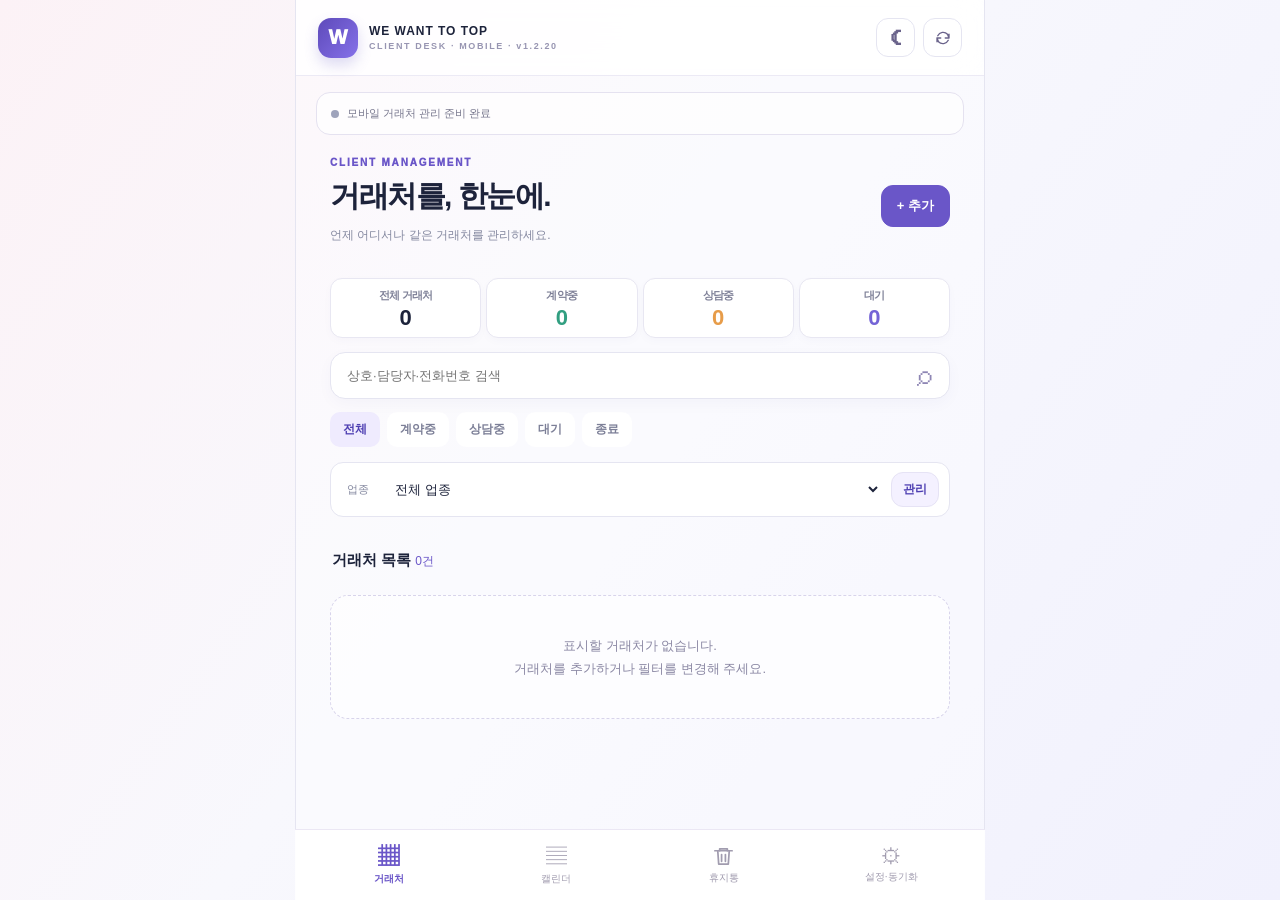
==== index.html @ 55ad6c76 "Add files via upload" ====
<!doctype html>
<html lang="ko">
<head>
  <meta charset="utf-8">
  <meta name="viewport" content="width=device-width, initial-scale=1, viewport-fit=cover">
  <meta name="theme-color" content="#f8f7fe">
  <meta name="description" content="위원투탑 Client Desk — PC와 모바일의 거래처 및 일정을 Google 계정으로 연결하세요.">
  <meta name="apple-mobile-web-app-capable" content="yes">
  <meta name="apple-mobile-web-app-status-bar-style" content="default">
  <link rel="icon" href="./icons/icon-192.png?v=1.2.20">
  <link rel="apple-touch-icon" href="./icons/icon-192.png?v=1.2.20">
  <link rel="manifest" href="./manifest.webmanifest?v=1.2.20">
  <link rel="stylesheet" href="./style.css">
  <link rel="stylesheet" href="./ui-fix.css?v=1.2.20">
  <link rel="stylesheet" href="./event-tools.css?v=1.2.20">
  <link rel="stylesheet" href="./reminder-tools.css?v=1.2.20">
  <link rel="stylesheet" href="./schedule-types.css?v=1.2.20">

  <title>위원투탑 Client Desk</title>
</head>
<body>
<div class="app-shell">
  <header class="topbar">
    <div class="top-brand"><div class="logo">W</div><div><div class="brand-name">WE WANT TO TOP</div><small>CLIENT DESK · MOBILE · v1.2.20</small></div></div>
    <div class="top-actions">
      <button class="round-btn theme-switch" id="themeToggle" aria-label="다크 모드" title="다크 모드">☾</button>
      <button class="round-btn" id="headerSync" title="동기화" aria-label="동기화"><svg viewBox="0 0 24 24"><path d="M20 7v5h-5M4 17v-5h5M5 9a8 8 0 0 1 13-2l2 5M4 12l2 5a8 8 0 0 0 13-2"/></svg></button>
    </div>
  </header>
  <main>
    <div class="status-line" id="statusBar"><span class="dot muted" id="statusDot"></span><span id="statusText">이 기기에 안전하게 저장됩니다</span><span id="updateHint" hidden>새 버전 사용 가능</span></div>
    <section id="clientsView" class="view">
      <div class="section-heading">
        <div><p class="eyebrow">CLIENT MANAGEMENT</p><h1>거래처를, 한눈에.</h1><p class="muted small">언제 어디서나 같은 거래처를 관리하세요.</p></div>
        <button class="primary-btn" id="addClient">+ 추가</button>
      </div>
      <div class="stats" id="stats"></div>
      <div class="search-wrap"><input id="clientSearch" type="search" placeholder="상호·담당자·전화번호 검색" autocomplete="off"><span aria-hidden="true">⌕</span></div>
      <div class="scroll-chips" id="statusFilters"></div>
      <div class="filter-bar"><label for="industryFilter">업종</label><select id="industryFilter"><option value="">전체 업종</option></select><button class="soft-btn" id="manageIndustries">관리</button></div>
      <div class="list-heading"><h2>거래처 목록 <span id="clientCount"></span></h2><span id="syncHealth" class="muted small"></span></div>
      <div id="clientList" class="client-list"></div>
    </section>
    <section id="calendarView" class="view" hidden>
      <div class="section-heading"><div><p class="eyebrow">GOOGLE CALENDAR</p><h1>하루의 계획을, 한눈에.</h1><p class="muted small">휴대폰·PC와 같은 Google 일정</p></div><button class="primary-btn" id="addEvent">+ 일정</button></div>
      <div class="cal-controls"><button class="round-btn" id="prevMonth" aria-label="이전 달">‹</button><strong id="monthTitle"></strong><button class="round-btn" id="nextMonth" aria-label="다음 달">›</button><button class="soft-btn" id="todayMonth">오늘</button></div>
      <div id="monthGrid" class="month-grid"></div>
      <div class="calendar-resize"><button type="button" id="calendarGrip" class="calendar-grip" aria-label="달력 펼치기"><span></span></button><button type="button" id="toggleCalendar" class="calendar-expand-btn" aria-expanded="false">달력 펼치기</button></div>
      <p class="muted tiny cal-connection" id="calConnectionHint">Google 계정을 연결하면 일정이 표시됩니다.</p>
      <h2 class="list-heading">선택 날짜의 일정 <span id="selectedDateLabel"></span></h2>
      <div id="dayEvents" class="client-list"></div>
      <p class="muted tiny">달력을 좌우로 밀면 이전 달·다음 달로 이동합니다. 접은 달력은 일정 점을, 펼친 달력은 일정 제목을 표시합니다. 완료 상태는 PC와 동일한 Google Calendar 속성에 기록됩니다.</p>
    </section>
    <section id="settingsView" class="view" hidden>
      <div class="section-heading"><div><p class="eyebrow">SYNC & SETTINGS</p><h1>연결과 데이터 관리</h1><p class="muted small">내 Google Drive로 PC와 양방향 동기화</p></div></div>
      <div class="panel"><h2>Google 계정 연결</h2><p class="small muted">Google Cloud에서 발급한 <b>웹 애플리케이션 OAuth 클라이언트 ID</b>가 필요합니다. PC 확장 프로그램용 클라이언트 ID는 사용할 수 없습니다.</p><label class="field-label" for="oauthId">웹 OAuth 클라이언트 ID</label><input id="oauthId" class="text-field" placeholder="123...apps.googleusercontent.com" spellcheck="false" autocapitalize="off"><button id="saveOAuth" class="soft-btn block">클라이언트 ID 저장</button><button id="connectGoogle" class="primary-btn block spaced">Google Drive·캘린더 연결</button><p id="googleInfo" class="muted tiny"></p><p class="muted tiny">유효한 Google 연결은 암호화하여 이 기기에 단시간 보관합니다. 인증 시간이 지나면 일정 버튼을 눌러 다시 연결할 수 있습니다.</p></div>
      <div class="panel"><h2>PC와 거래처 동기화</h2><p class="small muted">PC에서 만든 기존 암호화 파일을 사용합니다. 동일한 Google 계정과 4자리 PIN을 입력하세요.</p><label class="field-label" for="pinCode">PC에서 사용하던 PIN</label><input id="pinCode" class="text-field" type="password" inputmode="numeric" autocomplete="off" maxlength="4" pattern="[0-9]{4}" placeholder="숫자 4자리"><label class="field-label" for="driveFileId">Drive 파일 ID (검색 실패 시 선택 입력)</label><input id="driveFileId" class="text-field" spellcheck="false" autocomplete="off" placeholder="비워두면 기존 파일 이름으로 찾기"><p class="muted tiny">파일을 못 찾더라도 기존 PC 파일을 자동 생성하거나 덮어쓰지 않습니다.</p><label class="remember-row"><input type="checkbox" id="rememberKey"> 이 휴대폰에 암호화 키 기억하기 (다음 실행 시 PIN 생략)</label><button id="connectDrive" class="primary-btn block">기존 PC 자료 연결·가져오기</button><div class="action-grid"><button id="syncNow" class="soft-btn">지금 동기화</button><button id="loadCloud" class="soft-btn">Drive 자료로 복구</button></div><p class="muted tiny" id="lastSynced">동기화 전</p><p class="small warning" id="conflictMessage" hidden>서로 다른 기기에서 수정한 내용이 감지되어 자동 업로드를 중단했습니다. 먼저 JSON을 백업한 후 수동 복구를 선택하세요.</p></div>
      <div class="panel"><h2>로컬 데이터 보호</h2><div class="action-grid"><button id="exportJson" class="soft-btn">JSON 백업</button><button id="importJson" class="soft-btn">JSON 가져오기</button></div><input type="file" accept="application/json,.json" id="importFile" hidden><p class="muted tiny">Google Drive에 연결되지 않아도 이 기기에는 거래처를 저장할 수 있습니다. 같은 휴대폰을 여러 사람이 쓸 경우 기기 잠금을 사용하세요.</p></div>
      <div class="panel"><h2>앱 업데이트</h2><p class="muted small">웹사이트에 새 버전이 게시되면 설치된 앱에서도 업데이트를 감지합니다.</p><button id="checkUpdate" class="soft-btn block">새 버전 확인</button><p class="muted tiny">현재 앱 버전 <span id="appVersion">1.2.20</span> · 앱을 열 때 최신 버전 확인</p></div>
    </section>
    <section id="trashView" class="view" hidden>
      <div class="section-heading"><div><p class="eyebrow">RECYCLE BIN</p><h1>휴지통</h1><p class="muted small">삭제한 항목은 7일 후 다음 연결 시 자동으로 비워집니다.</p></div></div>
      <div id="trashKinds" class="trash-kinds"><button type="button" data-kind="clients" class="active">거래처 휴지통</button><button type="button" data-kind="calendar">캘린더 휴지통</button></div>
      <div class="list-heading"><h2>삭제된 항목 <span id="trashCount">0건</span></h2></div>
      <div id="trashList" class="client-list"></div>
      <p class="muted tiny">휴지통으로 옮긴 Google 일정은 위원투탑 앱에서만 숨겨집니다. Google 기본 캘린더에는 영구 삭제 전까지 계속 표시될 수 있습니다.</p>
    </section>
  </main>
  <nav class="bottom-nav" aria-label="메인 메뉴">
    <button id="tabClients" class="tab active" data-view="clients"><span>▦</span><small>거래처</small></button>
    <button id="tabCalendar" class="tab" data-view="calendar"><span>▤</span><small>캘린더</small></button>
    <button id="tabTrash" class="tab" data-view="trash"><span class="nav-trash-icon" aria-hidden="true"><svg viewBox="0 0 24 24" fill="none" stroke="currentColor" stroke-width="1.8" stroke-linecap="round" stroke-linejoin="round"><path d="M3 6h18"/><path d="M8 6V4h8v2"/><path d="M6 6l1 14h10l1-14"/><path d="M10 10v7M14 10v7"/></svg></span><small>휴지통</small></button>
    <button id="tabSettings" class="tab" data-view="settings"><span>⚙</span><small>설정·동기화</small></button>
  </nav>
</div>
<dialog id="clientDialog" class="dialog"><form id="clientForm" method="dialog"><div class="dialog-heading"><h2 id="clientModalTitle">거래처 추가</h2><button class="round-btn" type="button" data-close="clientDialog" aria-label="닫기">×</button></div><div id="clientFields" class="form-grid"></div><div class="dialog-actions"><button class="danger-link" type="button" id="deleteClient">삭제</button><button class="primary-btn" id="saveClient" type="submit">저장하기</button></div></form></dialog>
<dialog id="industryDialog" class="dialog"><div class="dialog-heading"><h2>업종 관리</h2><button class="round-btn" type="button" data-close="industryDialog">×</button></div><form id="industryAddForm" class="inline-form"><input id="newIndustry" class="text-field" maxlength="40" placeholder="새 업종 이름" required><button class="primary-btn">추가</button></form><div id="industryList"></div></dialog>
<dialog id="eventDialog" class="dialog"><form id="eventForm" method="dialog"><div class="dialog-heading"><h2 id="eventModalTitle">일정 추가</h2><button type="button" class="round-btn" data-close="eventDialog">×</button></div><div class="form-grid"><label>제목<input name="summary" required maxlength="200"></label><div class="form-inline"><label>시작 날짜<input name="date" type="date" required></label><label>종료 날짜<input name="endDate" type="date" required></label></div><label class="allday-row"><input name="allDay" type="checkbox"> 종일 일정</label><div class="form-inline"><label>시작<input name="start" type="time" required></label><label>종료<input name="end" type="time" required></label></div><label>분류<select name="type"><option value="personal">개인 일정</option><option value="work">업무 일정</option></select></label><label>관련 거래처<select name="client" id="eventClient"><option value="">연결 안 함</option></select></label><label>장소<input name="location" maxlength="500"></label><label>메모<textarea name="description" rows="3"></textarea></label><label>색상<select name="color"><option value="white">기본</option><option value="green">연두</option><option value="yellow">노랑</option><option value="pink">분홍</option><option value="lavender">라벤더</option><option value="iceblue">하늘</option></select></label></div><div class="dialog-actions"><button id="deleteEvent" class="danger-link" type="button">삭제</button><button class="primary-btn" type="submit">Google에 저장</button></div></form></dialog>
<div id="toast" class="toast" role="status" aria-live="polite"></div>
<script src="./holidays.js" defer></script>
<script src="./drive-crypto.js" defer></script>
<script src="./app.js" defer></script>
<script src="./ui-fix.js?v=1.2.20" defer></script>
<script src="./event-tools.js?v=1.2.20" defer></script>
<script src="./reminder-tools.js?v=1.2.20" defer></script>

<script src="./cd-category-cloud-sync.js?v=1.2.20" defer></script>
<script src="./schedule-types.js?v=1.2.20" defer></script>
<script src="./cd-event-color-bridge.js?v=1.2.20" defer></script>
<script src="https://accounts.google.com/gsi/client" async defer></script>
</body>
</html>
---- style.css ----
:root{color-scheme:light;--purple:#6a56c8;--purple-dark:#4e3fb2;--bg:#f7f6fc;--text:#1d233b;--muted:#8589a0;--line:#e5e5f1;--surface:white;--light:#efebfe;--mint:#37b49b;--pink:#f8dfea;font-family:Pretendard,'Apple SD Gothic Neo',-apple-system,BlinkMacSystemFont,'Noto Sans KR',sans-serif;-webkit-tap-highlight-color:transparent}*{box-sizing:border-box}body{margin:0;background:linear-gradient(125deg,#fcf2f6,#f8f8fd 44%,#f1f1fd);min-height:100dvh;color:var(--text)}button,input,select,textarea{font:inherit}button{cursor:pointer}button:disabled{opacity:.45;cursor:default}[hidden]{display:none!important}.app-shell{width:100%;max-width:690px;margin:0 auto;min-height:100dvh;background:rgba(255,255,255,.3)}.topbar{height:76px;background:rgba(255,255,255,.86);border-bottom:1px solid #eceaf5;display:flex;align-items:center;justify-content:space-between;padding:14px 22px;position:sticky;top:0;z-index:10;backdrop-filter:blur(16px)}.top-brand{display:flex;align-items:center;gap:11px}.logo{width:40px;height:40px;border-radius:13px;display:grid;place-items:center;color:white;background:linear-gradient(130deg,#5e4aba,#8571e9);font-size:20px;font-weight:950;box-shadow:0 7px 14px #7060c83c}.brand-name{font-size:12px;font-weight:900;letter-spacing:.08em}.top-brand small{display:block;color:#9895b2;font-size:9px;letter-spacing:.18em;margin-top:3px;font-weight:750}.round-btn{border:1px solid var(--line);background:white;color:#6a638b;width:39px;height:39px;display:grid;place-items:center;border-radius:12px;font-size:23px}.round-btn svg{width:18px;fill:none;stroke:currentColor;stroke-width:1.8;stroke-linecap:round;stroke-linejoin:round}.status-line{min-height:43px;margin:16px 20px 2px;display:flex;align-items:center;gap:8px;border:1px solid #e5e2f0;background:rgba(255,255,255,.72);padding:10px 14px;border-radius:14px;color:#77778d;font-size:11px;line-height:1.35}.dot{display:inline-block;width:8px;height:8px;border-radius:50%;background:#42b89f;flex-shrink:0}.dot.muted{background:#9ea3bb}.dot.warn{background:#edab52}.dot.error{background:#e66476}#updateHint{margin-left:auto;color:var(--purple);font-weight:700}.view{padding:16px 20px 120px}.section-heading{display:flex;align-items:center;justify-content:space-between;gap:12px;margin:4px 0 22px}.eyebrow{font-size:10px;letter-spacing:.18em;color:var(--purple);font-weight:950;margin:0 0 9px}.section-heading h1{font-size:clamp(22px,5vw,30px);line-height:1.26;letter-spacing:-.05em;margin:0 0 8px}.muted{color:var(--muted)}.small{font-size:12px}.tiny{font-size:11px;line-height:1.6}.primary-btn{background:var(--purple);border:1px solid var(--purple);border-radius:12px;color:white;padding:11px 15px;font-size:13px;font-weight:800;white-space:nowrap}.primary-btn:active{background:var(--purple-dark)}.soft-btn{border:1px solid #e6e3f5;background:#f4f1ff;border-radius:12px;padding:11px 14px;font-weight:750;color:var(--purple-dark);font-size:12px}.block{display:block;width:100%;margin-top:13px}.spaced{margin-top:16px}.stats{display:grid;grid-template-columns:repeat(2,minmax(0,1fr));gap:10px;margin-bottom:22px}.stat{background:white;border:1px solid #e8e7f2;box-shadow:0 8px 25px #2d236b08;border-radius:18px;padding:15px}.stat small{font-size:11px;color:#7f8198}.stat strong{display:block;margin-top:9px;font-size:25px;line-height:1;font-weight:850}.stat:nth-child(2) strong{color:#329f81}.stat:nth-child(3) strong{color:#e79c49}.stat:nth-child(4) strong{color:#7464d6}.search-wrap{position:relative;margin-bottom:13px}.search-wrap input{width:100%;background:white;border:1px solid var(--line);outline:none;padding:15px 48px 15px 16px;border-radius:15px;font-size:13px;box-shadow:0 5px 16px #2f277208}.search-wrap span{position:absolute;right:18px;top:6px;color:#8e86b4;font-size:29px}.scroll-chips{display:flex;gap:7px;overflow-x:auto;white-space:nowrap;scrollbar-width:none;margin-bottom:15px}.chip{border:0;background:#fff;border-radius:10px;padding:9px 13px;color:#7c7f97;font-size:12px;font-weight:650}.chip.active{background:var(--light);color:var(--purple-dark);font-weight:800}.filter-bar{display:flex;align-items:center;gap:10px;background:#fff;border:1px solid var(--line);border-radius:13px;padding:9px 10px;margin-bottom:22px}.filter-bar label{font-size:11px;color:var(--muted);margin:0 6px}.filter-bar select{flex:1;min-width:0;border:0;padding:6px;font-size:13px;color:var(--text);background:white;outline:none}.filter-bar button{padding:8px 11px}.list-heading{display:flex;justify-content:space-between;align-items:center;margin:15px 2px 12px}.list-heading h2,.list-heading{font-size:15px;font-weight:900}.list-heading span{font-weight:500;color:var(--purple);font-size:12px}.client-list{display:flex;flex-direction:column;gap:10px}.client-card{display:block;text-align:left;width:100%;background:var(--surface);border:1px solid #e7e4f0;border-radius:18px;padding:16px;box-shadow:0 7px 22px #31277209}.client-card-head{display:flex;align-items:center;justify-content:space-between;gap:12px}.company-name{display:block;font-size:15px;font-weight:900;letter-spacing:-.035em}.company-sub{display:block;margin-top:6px;font-size:11px;color:#8a8ba0;overflow:hidden;text-overflow:ellipsis;white-space:nowrap}.card-info{display:flex;flex-wrap:wrap;align-items:center;gap:9px;margin-top:16px;border-top:1px solid #f0eef6;padding-top:13px}.card-info .info{color:#818299;font-size:11px}.pill{display:inline-block;border-radius:99px;padding:5px 9px;background:#eee9ff;color:#6853bd;font-size:10px;font-weight:800;max-width:150px;white-space:nowrap;text-overflow:ellipsis;overflow:hidden}.pill.contract{background:#e2f5ef;color:#22896e}.pill.wait{background:#fff0de;color:#a96822}.pill.end{background:#f1f1f5;color:#9394a1}.empty{border:1px dashed #d8d4eb;border-radius:18px;padding:38px 16px;text-align:center;background:#ffffffa8;color:#8b88a4;font-size:13px;line-height:1.8}.bottom-nav{height:calc(71px + env(safe-area-inset-bottom));padding:6px 10px calc(8px + env(safe-area-inset-bottom));position:fixed;bottom:0;left:0;right:0;margin:auto;max-width:690px;display:flex;background:#ffffffed;border-top:1px solid #ebe7f4;backdrop-filter:blur(14px);z-index:10}.tab{flex:1;border:0;background:none;color:#a19caf;display:flex;flex-direction:column;gap:2px;align-items:center;justify-content:center}.tab span{font-size:21px}.tab small{font-size:10px}.tab.active{color:var(--purple);font-weight:850}.panel{padding:20px;margin:0 0 14px;background:white;border-radius:20px;border:1px solid #e9e7f3;box-shadow:0 10px 28px #332d6509}.panel h2{margin:0 0 12px;font-size:16px}.field-label{display:block;color:#5b5975;font-weight:750;font-size:11px;margin:15px 0 7px}.text-field{width:100%;border:1px solid var(--line);border-radius:11px;padding:13px 12px;outline:0;font-size:13px;background:white;color:var(--text)}input:focus,textarea:focus,select:focus{outline:2px solid #b5a9f7;outline-offset:0}.action-grid{display:grid;grid-template-columns:1fr 1fr;gap:10px;margin-top:14px}.warning{color:#b35c1f;background:#fff6e9;padding:10px;border-radius:8px}.dialog{width:min(96vw,570px);max-height:min(91dvh,920px);border:0;border-radius:23px;padding:22px;background:white;box-shadow:0 25px 70px #14112758;color:var(--text)}.dialog::backdrop{background:#19192c97;backdrop-filter:blur(4px)}.dialog-heading{display:flex;align-items:center;justify-content:space-between;margin-bottom:19px}.dialog-heading h2{margin:0;font-size:20px}.form-grid{max-height:69dvh;overflow:auto;padding:3px 1px 10px;display:flex;flex-direction:column;gap:14px}.form-grid>label,.form-inline label{font-size:12px;color:#5b5f7e;font-weight:750;display:block}.form-grid input,.form-grid textarea,.form-grid select,.form-inline input{margin-top:7px;display:block;width:100%;border:1px solid #e5e1f0;border-radius:11px;padding:11px 12px;color:var(--text);background:white;font-size:13px}.form-inline{display:grid;grid-template-columns:1fr 1fr;gap:12px}.inline-form{display:flex;gap:9px;margin:10px 0 15px}.inline-form input{flex:1}.dialog-actions{border-top:1px solid #eceaf3;display:flex;justify-content:space-between;align-items:center;padding-top:17px;margin-top:12px}.danger-link{background:#ffecef;color:#c95167;border:0;padding:9px 13px;border-radius:11px;font-size:12px;font-weight:800}.industry-line{display:flex;align-items:center;gap:7px;padding:11px 0;border-bottom:1px solid #f1eef6}.industry-line strong{flex:1;font-size:13px}.industry-line button{border:1px solid #e7e5f2;background:#faf9fd;border-radius:8px;padding:7px;color:#5b567a;font-size:12px}.industry-line button:disabled{opacity:.23}.inline-copy{background:#f1eeff;border:0;border-radius:8px;color:#6858c0;font-size:11px;margin-left:8px;padding:6px}.toast{position:fixed;bottom:calc(90px + env(safe-area-inset-bottom));left:50%;transform:translateX(-50%) translateY(35px);background:#303044;color:white;padding:12px 18px;border-radius:13px;font-size:12px;z-index:100;opacity:0;pointer-events:none;transition:.25s;max-width:90vw}.toast.visible{opacity:1;transform:translateX(-50%) translateY(0)}.cal-controls{display:flex;align-items:center;gap:10px;margin-bottom:15px}.cal-controls strong{flex:1;text-align:center}.month-grid{display:grid;grid-template-columns:repeat(7,minmax(0,1fr));border:1px solid #e5e3ef;border-radius:15px;overflow:hidden;background:white;margin-bottom:20px}.weekday{text-align:center;font-size:11px;color:#7b7d94;background:#f2effa;padding:13px 0}.day-cell{min-height:57px;display:flex;flex-direction:column;align-items:flex-start;gap:3px;padding:8px 6px;border:0;border-right:1px solid #f0eef7;border-bottom:1px solid #f0eef7;background:white;color:#33374c;text-align:left;font-size:11px}.day-cell:nth-child(7n+1){background:#fff5f8;color:#d36b85}.day-cell:nth-child(7n){background:#f4f8ff;color:#4477b7}.day-cell.dim{opacity:.38}.day-cell.selected{outline:2px solid var(--purple);outline-offset:-2px}.day-cell em{font-size:10px;font-style:normal;color:#bd5e7d;overflow:hidden;max-width:100%;white-space:nowrap;text-overflow:ellipsis}.day-cell b{background:var(--purple);border-radius:50%;height:6px;width:6px;display:block}.event-card{padding:14px;background:white;border:1px solid var(--line);border-radius:13px;margin-bottom:9px;display:flex;align-items:center;justify-content:space-between;gap:12px}.event-card strong{font-size:13px}.event-card small{display:block;margin-top:5px;color:#85859a}.event-actions{display:flex;gap:6px}.event-actions button{border:1px solid var(--line);border-radius:9px;padding:9px 11px;background:white;color:#6e649a;font-size:12px}body:not(.js-ready) .view{visibility:hidden}@media(min-width:750px){.app-shell{border-left:1px solid var(--line);border-right:1px solid var(--line)}.view{padding-left:34px;padding-right:34px}}@media(prefers-reduced-motion:reduce){*{transition:none!important}}

.day-cell.holiday{background:#fff2f6;color:#c74c79}.day-cell.holiday em{color:#c55c7c;font-weight:800;font-size:9px;line-height:1.2}

.allday-row{display:flex!important;align-items:center;gap:8px}.allday-row input{width:18px!important;height:18px;margin:0!important}.dialog .form-grid{overscroll-behavior:contain}

.remember-row{display:flex;align-items:center;gap:8px;font-size:11px;color:#666683;margin-top:15px}.remember-row input{width:16px;height:16px;accent-color:var(--purple)}

/* v1.1.0 · compact statistics, phone/sms actions, adjustable calendar */
.stats{grid-template-columns:repeat(4,minmax(0,1fr));gap:5px;margin-bottom:14px}
.stat{border-radius:12px;padding:9px 5px 8px;min-width:0;text-align:center;box-shadow:0 3px 10px #2d236b06}
.stat small{display:block;font-size:clamp(9px,2.2vw,11px);font-weight:700;letter-spacing:-.06em;white-space:nowrap}
.stat strong{margin-top:4px;font-size:clamp(17px,4.5vw,22px)}
.client-card{cursor:pointer}
.client-card:focus-visible{outline:2px solid var(--purple);outline-offset:2px}
.contact-group{display:inline-flex;align-items:center;gap:5px;min-width:0;flex-wrap:wrap}
.contact-group .info{font-size:11px;white-space:nowrap}
.contact-action{display:inline-flex;align-items:center;justify-content:center;gap:3px;text-decoration:none;white-space:nowrap;background:#eef5ff;color:#4e6aaa;border:1px solid #dce8ff;border-radius:8px;padding:5px 7px;font-size:10px;font-weight:800;min-height:28px;line-height:1}
.contact-action.sms{background:#f2efff;color:#6853bd;border-color:#e8e0ff}
.contact-action:focus-visible{outline:2px solid var(--purple);outline-offset:2px}
.card-info{gap:7px;margin-top:11px;padding-top:10px}
.month-grid{margin-bottom:1px}
.month-grid .day-cell{min-height:43px;gap:3px;padding:5px 4px;align-items:center;min-width:0}
.month-grid .day-number{align-self:flex-start;margin-left:2px}
.calendar-dots{display:flex;gap:3px;align-self:center;justify-content:center;margin-top:3px;max-width:100%}
.calendar-dots b{width:5px;height:5px;background:var(--purple);border-radius:50%}
.month-grid.expanded .day-cell{min-height:99px;align-items:stretch;padding:6px 3px}
.month-grid.expanded .day-cell em{font-size:8px;line-height:1.15}
.agenda-list{display:flex;flex-direction:column;gap:3px;width:100%;overflow:hidden}
.agenda-item{display:block;min-width:0;padding:3px 2px;background:#eeeaff;border-left:2px solid #8573d1;color:#5748a1;font-size:clamp(8px,1.8vw,10px);line-height:1.3;text-align:left;white-space:nowrap;overflow:hidden;text-overflow:ellipsis;border-radius:3px}
.agenda-item.done{background:#eff1f5;color:#9296a4;text-decoration:line-through;border-color:#c0c4cf}
.agenda-more{font-size:9px;color:#8376ad;text-align:center}
.calendar-resize{display:flex;justify-content:center;align-items:center;gap:8px;min-height:39px;margin-bottom:3px}
.calendar-grip{height:28px;width:56px;border:0;background:transparent;display:grid;place-items:center;touch-action:none;cursor:ns-resize}
.calendar-grip span{width:34px;height:4px;border-radius:100px;background:#cac4e2}
.calendar-expand-btn{background:transparent;border:0;font-size:11px;font-weight:750;color:var(--purple);padding:7px}
.cal-connection{text-align:center;margin:1px 0 12px}
.event-card{flex-wrap:wrap;gap:9px}
.event-card-text{flex:1;min-width:135px}
.event-card.completed{background:#f9f9fc}
.event-card.completed strong{text-decoration:line-through;color:#9a9aa9}
.event-actions{flex-wrap:wrap;justify-content:flex-end}
.event-actions button{padding:8px 10px;font-size:11px}
.event-actions .event-done{background:#ecf9f1;color:#208761;border-color:#d4eddd;font-weight:800}
.event-actions .event-done[aria-pressed="true"]{background:#edf0f5;color:#7d8491;border-color:#e3e5ed}
@media(max-width:360px){.contact-action{padding:5px}.contact-action span{font-size:9px}.client-card{padding:12px}.event-card{padding:11px}}

/* v1.1.1: horizontal swipe changes month; vertical scrolling stays native. */
#monthGrid{touch-action:pan-y;user-select:none;-webkit-user-select:none;overscroll-behavior-x:contain}
#monthGrid .day-cell{touch-action:pan-y}

/* v1.2.0 theme, contextual action and trash */
.top-actions{display:flex;gap:8px;align-items:center}.theme-switch{font-size:23px;font-weight:700}.client-card-head .client-quick-event{display:inline-flex;margin-left:8px;white-space:nowrap;border:1px solid var(--line);background:var(--light);color:var(--purple);border-radius:9px;padding:4px 8px;font-size:11px;font-weight:800;vertical-align:middle}.client-card-head .client-quick-event:active{transform:scale(.96)}
.trash-kinds{display:flex;gap:8px;margin:8px 0 17px}.trash-kinds button{border:1px solid var(--line);background:var(--surface);padding:11px 14px;border-radius:12px;color:var(--text);font-weight:700;flex:1}.trash-kinds button.active{background:var(--light);border-color:var(--purple);color:var(--purple)}.trash-card{background:var(--surface);border:1px solid var(--line);border-radius:16px;padding:15px;display:flex;justify-content:space-between;gap:10px;align-items:center;margin-bottom:9px}.trash-item-text{min-width:0;display:grid;gap:5px;overflow-wrap:anywhere}.trash-item-text strong{font-size:13px}.trash-item-text small{color:var(--muted);font-size:11px}.trash-item-actions{display:flex;align-items:center;gap:8px}.trash-item-actions button{white-space:nowrap;font-size:11px;padding:8px}.event-actions button[data-action="trash"]{color:#bf5264}.bottom-nav .tab{min-width:0}.bottom-nav{gap:0}.bottom-nav small{font-size:10px}
:root[data-theme="dark"]{color-scheme:dark;--purple:#ae9cff;--purple-dark:#b7a8ff;--bg:#141723;--text:#ebedf7;--muted:#a5acc0;--line:#353b4b;--surface:#242a37;--light:#383254;--mint:#66cbb8;--pink:#503b51}
:root[data-theme="dark"] body{background:linear-gradient(125deg,#161b28,#171c29 44%,#222033);color:var(--text)}:root[data-theme="dark"] .app-shell{background:rgba(19,22,32,.56)}:root[data-theme="dark"] .topbar,:root[data-theme="dark"] .bottom-nav{background:#202534e8!important;border-color:var(--line)!important}:root[data-theme="dark"] .panel,:root[data-theme="dark"] .client-card,:root[data-theme="dark"] .trash-card,:root[data-theme="dark"] .stat,:root[data-theme="dark"] .filter-bar,:root[data-theme="dark"] .search-wrap,:root[data-theme="dark"] .event-card,:root[data-theme="dark"] .dialog,:root[data-theme="dark"] .day-cell,:root[data-theme="dark"] .round-btn,:root[data-theme="dark"] .cal-controls,:root[data-theme="dark"] .industry-line{background:var(--surface)!important;border-color:var(--line)!important;color:var(--text)!important}:root[data-theme="dark"] input,:root[data-theme="dark"] select,:root[data-theme="dark"] textarea{background:#1c2130!important;color:var(--text)!important;border-color:var(--line)!important}:root[data-theme="dark"] input::placeholder{color:#8a92a6}:root[data-theme="dark"] .pill,:root[data-theme="dark"] .chip,:root[data-theme="dark"] .soft-btn{background:#343949!important;color:var(--text)!important}:root[data-theme="dark"] .company-name,:root[data-theme="dark"] h1,:root[data-theme="dark"] h2,:root[data-theme="dark"] strong{color:var(--text)}:root[data-theme="dark"] .day-cell.selected{background:#413b68!important;border-color:#a699ee!important}:root[data-theme="dark"] .day-cell.dim{opacity:.55}:root[data-theme="dark"] .agenda-item{background:#42375b!important;color:#f2eefe!important}:root[data-theme="dark"] .tab.active{color:#c1b5ff!important}:root[data-theme="dark"] .tab span{color:inherit}:root[data-theme="dark"] .dialog::backdrop{background:#06080dcc}:root[data-theme="dark"] .empty{color:var(--muted)!important}:root[data-theme="dark"] .cal-connection{color:var(--muted)}
@media(max-width:410px){.trash-card{align-items:flex-start;flex-direction:column}.trash-item-actions{align-self:flex-end}}

/* v1.2.0 finishing touches */
.client-card-head .company-name{display:inline-block;vertical-align:middle;max-width:calc(100% - 66px);overflow:hidden;text-overflow:ellipsis;white-space:nowrap}
.client-card-head .client-quick-event{vertical-align:middle;margin-left:7px}
:root[data-theme="dark"] .status-line{background:#252b3a!important;border-color:#383e4f!important;color:#bbc2d3!important}
:root[data-theme="dark"] .event-card-text small,:root[data-theme="dark"] .info,:root[data-theme="dark"] .company-sub{color:#adb5c8!important}
:root[data-theme="dark"] .trash-item-actions .danger-link{color:#ff9ca9}

/* v1.2.1: use the same recognisable trash-can pictogram as PC */
.bottom-nav .nav-trash-icon{display:inline-flex;justify-content:center;align-items:center;width:26px;height:26px}
.bottom-nav .nav-trash-icon svg{display:block;width:23px;height:23px;stroke:currentColor;fill:none;stroke-width:1.8}

/* v1.2.2: mobile client cards get PC-configured ID/PW copy controls. */
.credential-strip{display:grid;grid-template-columns:repeat(2,minmax(0,1fr));gap:7px;padding-top:11px;margin-top:11px;border-top:1px solid var(--line)}
.credential-item{display:grid;grid-template-columns:minmax(0,1fr) auto;grid-template-rows:auto auto;gap:3px 6px;align-items:center;background:#f9f8fe;border:1px solid #eae6f8;border-radius:11px;padding:9px 7px 9px 10px;min-width:0}
.credential-caption{grid-column:1;font-size:10px;color:var(--muted);font-weight:800;white-space:nowrap;overflow:hidden;text-overflow:ellipsis}
.credential-value{grid-column:1;font-size:12px;color:var(--text);font-weight:750;white-space:nowrap;overflow:hidden;text-overflow:ellipsis;user-select:none}
.credential-copy{grid-column:2;grid-row:1/span 2;align-self:stretch;display:flex;justify-content:center;align-items:center;gap:3px;background:#ece7ff;color:#5949b6;border:1px solid #dfd7ff;border-radius:9px;padding:0 7px;min-height:37px;font-size:10px;font-weight:850}
.credential-copy svg{flex:none;width:14px;height:14px}
.credential-copy:active{transform:scale(.97)}
:root[data-theme="dark"] .credential-item{background:#2e3444;border-color:#424859}
:root[data-theme="dark"] .credential-copy{background:#49416a;color:#e6dcff;border-color:#6b5c96}
@media(max-width:350px){.credential-strip{grid-template-columns:1fr}}
---- ui-fix.css ----
/* Client Desk Mobile v1.2.4 — appearance and modal interaction improvements */

/* Calendar: remove light underlays that shine through out-of-month cells. */
:root[data-theme="dark"] #monthGrid.month-grid{
  background:#232938!important;
  border:1px solid #434a5e!important;
  box-shadow:0 8px 26px rgba(0,0,0,.14);
}
:root[data-theme="dark"] #monthGrid .weekday{
  background:#2d3344!important;
  color:#bdc4d7!important;
  border-bottom:1px solid #41495a;
}
:root[data-theme="dark"] #monthGrid .weekday:first-child{color:#f2abb5!important;}
:root[data-theme="dark"] #monthGrid .weekday:nth-child(7){color:#aabef5!important;}
:root[data-theme="dark"] #monthGrid .day-cell{
  opacity:1!important;
  background:#252b39!important;
  color:#e4e8f4!important;
  border-color:#384052!important;
  box-shadow:none!important;
}
:root[data-theme="dark"] #monthGrid .day-cell:nth-child(7n+1){color:#f0a7b5!important;}
:root[data-theme="dark"] #monthGrid .day-cell:nth-child(7n){color:#b8caff!important;}
:root[data-theme="dark"] #monthGrid .day-cell.dim{
  opacity:1!important;
  background:#1c2230!important;
  color:#818ca3!important;
}
:root[data-theme="dark"] #monthGrid .day-cell.dim .day-number{opacity:.75;}
:root[data-theme="dark"] #monthGrid .day-cell.holiday{background:#29283b!important;}
:root[data-theme="dark"] #monthGrid .day-cell.holiday em{color:#f09ab1!important;}
:root[data-theme="dark"] #monthGrid .day-cell.selected{
  outline:2px solid #baadff!important;
  outline-offset:-2px!important;
  background:#393751!important;
  color:#fff!important;
}
:root[data-theme="dark"] #monthGrid .day-cell.selected.dim{background:#343248!important;}
:root[data-theme="dark"] #monthGrid .agenda-item{
  background:#41365b!important;
  color:#f1eaff!important;
  border-color:#a996ee!important;
}
:root[data-theme="dark"] #monthGrid .agenda-item.done{
  background:#363a48!important;
  color:#b0b7ca!important;
  border-color:#697388!important;
}
:root[data-theme="dark"] #monthGrid .agenda-more{color:#c5b8fa!important;}
:root[data-theme="dark"] #monthGrid .calendar-dots b{background:#b6a5ff!important;}
:root[data-theme="dark"] #calendarGrip span{background:#a9a4c4!important;}

/* One scroll region: fixed dialog header and footer, scroll the form body only. */
#clientDialog.dialog,#eventDialog.dialog{
  display:block;
  position:fixed;
  height:min(91dvh,900px);
  max-height:calc(100dvh - 24px);
  max-width:min(96vw,570px);
  padding:0!important;
  overflow:hidden!important;
  overscroll-behavior:contain;
}
#clientDialog.dialog:not([open]),#eventDialog.dialog:not([open]){display:none;}
#clientDialog #clientForm,#eventDialog #eventForm{
  height:100%;
  max-height:100%;
  min-height:0;
  display:flex;
  flex-direction:column;
  overflow:hidden;
}
#clientDialog .dialog-heading,#eventDialog .dialog-heading{
  flex:0 0 auto;
  margin:0;
  padding:20px 22px 15px;
  background:var(--surface);
  border-bottom:1px solid var(--line);
  position:relative;
  z-index:2;
}
#clientDialog .dialog-heading .round-btn,#eventDialog .dialog-heading .round-btn{flex:0 0 auto;}
#clientDialog .form-grid,#eventDialog .form-grid{
  flex:1 1 auto;
  display:flex;
  flex-direction:column;
  min-height:0;
  max-height:none!important;
  overflow-x:hidden!important;
  overflow-y:auto!important;
  padding:16px 22px 24px;
  margin:0;
  overscroll-behavior-y:contain;
  scrollbar-width:thin;
  scrollbar-color:#89849f transparent;
  -webkit-overflow-scrolling:touch;
}
#clientDialog .dialog-actions,#eventDialog .dialog-actions{
  flex:0 0 auto;
  position:relative;
  z-index:2;
  margin:0;
  padding:14px 22px max(16px, env(safe-area-inset-bottom));
  background:var(--surface);
  border-top:1px solid var(--line);
}
#clientDialog .dialog-actions button,#eventDialog .dialog-actions button{min-height:38px;}
:root[data-theme="dark"] #clientDialog .dialog-heading,
:root[data-theme="dark"] #clientDialog .dialog-actions,
:root[data-theme="dark"] #eventDialog .dialog-heading,
:root[data-theme="dark"] #eventDialog .dialog-actions{background:#242a37!important;border-color:#384052!important;}
:root[data-theme="dark"] #clientDialog .form-grid,
:root[data-theme="dark"] #eventDialog .form-grid{scrollbar-color:#596275 transparent;}

/* ID / PW edit form copy button inside the input's right edge. */
#clientFields>label:has(> button.inline-copy){position:relative;display:block;min-width:0;}
#clientFields>label:has(> button.inline-copy)>input,
#clientFields>label:has(> button.inline-copy)>textarea{
  padding-right:53px!important;
}
#clientFields .inline-copy{
  position:absolute;
  right:9px;
  bottom:7px;
  z-index:1;
  width:35px;
  height:35px;
  min-height:35px;
  margin:0!important;
  padding:0!important;
  display:grid;
  place-items:center;
  background:transparent!important;
  color:#8a7de0!important;
  border:1px solid transparent!important;
  border-radius:8px;
  font-size:0!important;
  line-height:1;
}
#clientFields .inline-copy:hover,#clientFields .inline-copy:focus-visible{
  background:var(--light)!important;
  border-color:var(--line)!important;
  outline:none;
}
#clientFields .inline-copy svg{display:block;width:17px;height:17px;stroke:currentColor;fill:none;stroke-width:1.8;stroke-linejoin:round;stroke-linecap:round;}
:root[data-theme="dark"] #clientFields .inline-copy{color:#c1b1ff!important;}

@media(max-width:390px){
 #clientDialog .dialog-heading,#eventDialog .dialog-heading{padding:16px 16px 13px;}
 #clientDialog .form-grid,#eventDialog .form-grid{padding:12px 16px 20px;}
 #clientDialog .dialog-actions,#eventDialog .dialog-actions{padding:12px 16px max(14px,env(safe-area-inset-bottom));}
}

/* v1.2.7 — client card: quick schedule action above status, right aligned. */
#clientList .client-card-head{
  display:flex;
  align-items:flex-start;
  justify-content:space-between;
  gap:10px;
}
#clientList .client-card-head > div:first-child{
  flex:1 1 auto;
  min-width:0!important;
}
#clientList .client-card-head .company-name{
  display:block;
  max-width:100%!important;
  margin:1px 0 0;
  white-space:nowrap;
  text-overflow:ellipsis;
  overflow:hidden;
}
#clientList .client-card-head .company-sub{
  display:block;
  max-width:100%;
  margin-top:9px;
  overflow:hidden;
  white-space:nowrap;
  text-overflow:ellipsis;
}
#clientList .client-card-action-stack{
  display:flex;
  flex:0 0 86px;
  flex-direction:column;
  align-items:stretch;
  justify-content:flex-start;
  gap:6px;
  min-width:0;
}
#clientList .client-card-action-stack > .client-quick-event{
  display:flex;
  align-items:center;
  justify-content:center;
  width:100%;
  min-height:25px;
  margin:0!important;
  padding:4px 7px;
  text-align:center;
  border-radius:8px;
  line-height:1.15;
  white-space:nowrap;
}
#clientList .client-card-action-stack > .pill{
  display:flex;
  justify-content:center;
  align-items:center;
  width:100%;
  max-width:none;
  min-height:25px;
  padding:5px 7px;
  margin:0;
  text-align:center;
  line-height:1.15;
  white-space:nowrap;
}
#clientList .client-card-action-stack > .client-quick-event:focus-visible{
  outline:2px solid var(--purple);
  outline-offset:2px;
}
@media(max-width:360px){
  #clientList .client-card-action-stack{flex-basis:78px;gap:5px;}
  #clientList .client-card-head{gap:7px;}
}

/* Client Desk 1.2.10: keep telephone data and action links, hide only plain number text. */
#clientList .client-card .contact-group > .info{display:none!important;}
---- event-tools.css ----
/* Client Desk Mobile v1.2.9 — calendar editor improvements */
#eventDialog .cd-time-input{cursor:pointer!important;min-height:44px;caret-color:transparent;touch-action:manipulation;}
#eventDialog .cd-time-input:disabled{cursor:not-allowed!important;opacity:.55;}
#eventDialog .cd-address-actions{display:flex;gap:7px;flex-wrap:wrap;margin-top:9px;align-items:center;}
#eventDialog .cd-address-actions button,#eventDialog .cd-address-actions a{
 display:inline-flex;align-items:center;justify-content:center;min-height:34px;
 padding:7px 10px;border-radius:9px;border:1px solid var(--line,#dddced);
 background:var(--surface,#fff);color:var(--text,#424058);font-size:12px;font-weight:650;
 line-height:1.2;text-decoration:none;white-space:nowrap;cursor:pointer;
}
#eventDialog .cd-address-actions .cd-address-search{color:#6550c4;background:#f1edfe;border-color:#dcd3fa;}
:root[data-theme="dark"] #eventDialog .cd-address-actions button,
:root[data-theme="dark"] #eventDialog .cd-address-actions a{background:#303447;color:#e6e0f9;border-color:#4c5167;}
:root[data-theme="dark"] #eventDialog .cd-address-actions .cd-address-search{background:#483d6e;color:#e2d7ff;border-color:#69588c;}
.cd-tool-modal{
 box-sizing:border-box;position:fixed;top:50%;left:50%;transform:translate(-50%,-50%);
 width:min(350px,calc(100vw - 30px));max-width:calc(100vw - 30px);max-height:min(84dvh,650px);
 margin:0;padding:16px;border-radius:17px;border:1px solid #e6e2f4;
 background:#fff;color:#282843;box-shadow:0 20px 70px rgba(18,16,41,.24);
}
.cd-tool-modal::backdrop{background:rgba(12,14,27,.48);backdrop-filter:blur(2px);}
.cd-tool-head{display:flex;align-items:center;justify-content:space-between;gap:12px;margin-bottom:15px;font-size:14px;}
.cd-tool-close{flex:0 0 auto;border:none;background:transparent;color:#8a829d;font-size:25px;min-width:34px;min-height:34px;border-radius:8px;cursor:pointer;}
.cd-time-cols{display:grid;grid-template-columns:1fr 1fr;gap:12px;padding:0 4px;}
.cd-time-cols section{min-width:0;}
.cd-time-label{display:block;margin-bottom:9px;color:#7a7795;text-align:center;font-size:12px;}
.cd-time-col{display:flex;flex-direction:column;align-items:stretch;gap:0;height:min(250px,40dvh);overflow-y:auto;
 scroll-snap-type:y proximity;overscroll-behavior:contain;background:#f4f1fb;border-radius:11px;padding:4px;
 scrollbar-color:#c7c3d1 transparent;scrollbar-width:thin;}
.cd-time-col button{flex:0 0 38px;min-height:38px;border:0;border-radius:7px;background:transparent;color:#24233e;
 font-size:13px;scroll-snap-align:center;cursor:pointer;}
.cd-time-col button.chosen{background:#6a55c6;color:#fff;font-weight:750;}
.cd-time-foot{display:flex;align-items:center;justify-content:space-between;margin-top:15px;padding-top:12px;border-top:1px solid #e8e4f1;}
.cd-time-selected{font-size:16px;font-variant-numeric:tabular-nums;}
.cd-tool-primary{background:#6c55c8;color:white;padding:9px 17px;border:0;border-radius:9px;min-height:36px;font-weight:700;cursor:pointer;}
.cd-address-dialog{width:min(480px,calc(100vw - 24px));height:min(620px,calc(100dvh - 30px));display:flex;flex-direction:column;}
.cd-address-dialog:not([open]){display:none;}
.cd-address-hint{font-size:12px;line-height:1.55;color:#6d687e;margin:0 0 12px;}
.cd-address-embed{flex:1;min-height:300px;overflow:hidden;border:1px solid #e2ddea;border-radius:9px;background:#f8f6ff;}
.cd-address-loading{font-size:13px;padding:15px;line-height:1.6;color:#625982;}
.cd-address-embed .cd-map-link{display:inline-block;margin:8px 16px;color:#6751c8;}
:root[data-theme="dark"] .cd-tool-modal{background:#272b38;color:#ecedf6;border-color:#50556b;box-shadow:0 25px 80px rgba(0,0,0,.55);}
:root[data-theme="dark"] .cd-tool-close,:root[data-theme="dark"] .cd-time-label{color:#b9bbcc;}
:root[data-theme="dark"] .cd-time-col{background:#1d2230;}
:root[data-theme="dark"] .cd-time-col button{color:#e4e3f0;}
:root[data-theme="dark"] .cd-time-col button.chosen{color:white;background:#7965d5;}
:root[data-theme="dark"] .cd-time-foot{border-color:#424658;}
:root[data-theme="dark"] .cd-address-hint{color:#c1bdd1;}
@media(max-width:420px){#eventDialog .cd-address-actions button,#eventDialog .cd-address-actions a{font-size:11px;padding:7px 9px;}}
---- reminder-tools.css ----
/* Client Desk Mobile v1.2.11 — popup notification preferences */
#eventDialog .cd-reminders{margin:13px 0 4px;padding:13px;border:1px solid #dfdbea;border-radius:12px;background:#f5f2fc;}
#eventDialog .cd-reminders-title{font-weight:750;font-size:13px;}
#eventDialog .cd-reminders-help{margin:5px 0 12px;color:#78728e;font-size:11px;line-height:1.5;}
#eventDialog .cd-reminders-grid{display:flex;flex-wrap:wrap;gap:7px;}
#eventDialog .cd-reminders-choice{display:inline-flex;align-items:center;gap:6px;margin:0;min-height:35px;padding:7px 9px;border:1px solid #e0daef;border-radius:8px;background:#fff;font-size:12px;cursor:pointer;white-space:nowrap;}
#eventDialog .cd-reminders-choice input{margin:0;width:15px;height:15px;accent-color:#6c57c7;}
#eventDialog .cd-reminders-info{font-size:11px;line-height:1.45;color:#6e55ac;margin:7px 0 0;min-height:0;}
#eventDialog .cd-reminders-info:empty{display:none;}
:root[data-theme="dark"] #eventDialog .cd-reminders{background:#2c293c;border-color:#51506b;}
:root[data-theme="dark"] #eventDialog .cd-reminders-help{color:#c4bdd9;}
:root[data-theme="dark"] #eventDialog .cd-reminders-choice{background:#353448;color:#eee8fc;border-color:#55536f;}
:root[data-theme="dark"] #eventDialog .cd-reminders-info{color:#c9bcff;}

/* v1.2.11: the optional reminders section scrolls with the other event fields. */
#eventDialog #eventForm > .form-grid > .cd-reminders{
  position:static!important;
  inset:auto!important;
  flex:0 0 auto;
  width:100%;
  box-sizing:border-box;
  margin-top:12px;
  margin-bottom:12px;
}
---- schedule-types.css ----
/* Client Desk Mobile v1.2.13: schedule categories and visible type colours */
#eventDialog .cd-type-manage-btn{display:inline-flex;align-items:center;justify-content:center;min-height:32px;margin:8px 0 0;
  padding:6px 11px;background:#eeeafa;color:#6450ab;border:1px solid #dcd4f7;border-radius:9px;font-size:12px;font-weight:700;cursor:pointer;}
.cd-type-dialog{box-sizing:border-box;border:1px solid #e2ddef;border-radius:18px;padding:18px;position:fixed;
  inset:50% auto auto 50%;transform:translate(-50%,-50%);margin:0;width:min(470px,calc(100vw - 24px));
  max-height:88dvh;overflow-y:auto;background:#fff;color:#302946;box-shadow:0 20px 70px #15112455;}
.cd-type-dialog::backdrop{background:#17122488;backdrop-filter:blur(2px);}
.cd-type-head{display:flex;justify-content:space-between;gap:10px;align-items:center;font-size:15px;}
.cd-type-head button{background:transparent;border:0;font-size:25px;cursor:pointer;color:inherit;min-width:36px;height:36px;}
.cd-type-description{font-size:12px;line-height:1.55;color:#777184;margin:9px 0 15px;}
.cd-type-list{display:grid;gap:8px;}
.cd-type-row{display:flex;align-items:center;gap:7px;padding:8px;border-radius:11px;background:#f7f5fb;}
.cd-type-swatch{width:16px;height:16px;border-radius:50%;flex:0 0 16px;border:1px solid #0001;}
.cd-type-name{flex:1 1 80px;min-width:0;}
.cd-type-row input,.cd-type-row select,.cd-type-new input{font:inherit;font-size:12px;color:inherit;box-sizing:border-box;
 min-height:36px;padding:5px 7px;border:1px solid #e1ddeb;border-radius:8px;background:#fff;}
.cd-type-row select{flex:0 0 72px;max-width:90px;}
.cd-type-row button,.cd-type-new button,.cd-type-done{min-height:36px;border:1px solid #d9d1ee;border-radius:8px;padding:6px 9px;
 font-size:12px;cursor:pointer;background:#efebf9;color:#5c43a4;font-weight:700;}
.cd-type-row .cd-type-delete{min-width:30px;font-size:18px;padding:3px;color:#b65477;background:transparent;border-color:transparent;}
.cd-type-new{display:flex;gap:8px;margin-top:15px;}
.cd-type-new input{flex:1;min-width:0;}
.cd-type-footer{display:flex;justify-content:flex-end;margin-top:14px;}
.cd-type-done{min-width:86px;background:#715dc8;color:#fff;border-color:#715dc8;}
:root[data-theme="dark"] #eventDialog .cd-type-manage-btn{background:#403854;color:#e0d2ff;border-color:#655587;}
:root[data-theme="dark"] .cd-type-dialog{background:#272b38;color:#f1edfa;border-color:#54566c;}
:root[data-theme="dark"] .cd-type-row{background:#323548;}
:root[data-theme="dark"] .cd-type-row input,:root[data-theme="dark"] .cd-type-row select,
:root[data-theme="dark"] .cd-type-new input{background:#282c3c;color:#f0ecfa;border-color:#55536d;}
:root[data-theme="dark"] .cd-type-description{color:#c2bed2;}
#monthGrid .calendar-dots b{transition:background-color .14s;}
@media(max-width:370px){.cd-type-row{flex-wrap:wrap;}.cd-type-row .cd-type-name{flex:1 1 100px;}}

/* 28-color palette replaces the short dropdown, preserving underlying select for app logic. */
#eventDialog select.cd28-native-color-select{position:absolute!important;opacity:0!important;width:1px!important;height:1px!important;pointer-events:none!important;}
.cd-type-row button.cd-type-color{flex:0 0 48px;min-width:45px;padding:3px;background:transparent;color:inherit;border:1px solid #E2DBF1;}
.cd-type-color .cd28-inline-color{height:30px;min-width:36px;width:36px;padding:0;border-radius:8px;}

/* Local 28-color palette styles: no extra stylesheet is required to open management. */
/* Identical 28-color picker for PC and mobile; desktop screenshot-style 7x4 grid. */
.cd28-palette-dialog{box-sizing:border-box;position:fixed;inset:50% auto auto 50%;transform:translate(-50%,-50%);margin:0;
 width:min(462px,calc(100vw - 24px));max-height:min(88dvh,720px);overflow:auto;padding:18px;
 border:1px solid #E5E0F0;border-radius:18px;background:#fff;color:#303447;box-shadow:0 20px 75px #11182755;z-index:2147483630;}
.cd28-palette-dialog::backdrop{background:#13131F87;backdrop-filter:blur(3px);}
.cd28-palette-heading{display:flex;align-items:flex-start;justify-content:space-between;gap:8px;margin:0 0 17px;}
.cd28-palette-heading strong{font-size:15px;font-weight:800;}
.cd28-palette-heading p{margin:4px 0 0;color:#838395;font-size:12px;}
.cd28-close{width:32px;height:32px;background:#F6F4FC;color:#4A4265;border:0;border-radius:9px;cursor:pointer;font-size:22px;line-height:1;}
.cd28-palette-grid{display:grid;grid-template-columns:repeat(7,minmax(0,1fr));gap:10px 8px;padding:2px 0 15px;}
.cd28-color-choice{display:flex;justify-content:center;align-items:center;aspect-ratio:1/1;border-radius:50%;min-width:0;
 border:2px solid color-mix(in srgb,var(--cd28-fg) 15%,transparent);background:var(--cd28-bg);color:var(--cd28-fg);
 font-size:clamp(11px,2.7vw,14px);font-weight:800;cursor:pointer;box-shadow:inset 0 1px 2px #ffffff40;position:relative;}
.cd28-color-choice:focus-visible{outline:3px solid #7962D5;outline-offset:4px;}
.cd28-color-choice.is-selected:after{content:"";position:absolute;inset:-6px;border-radius:50%;border:2.5px solid #7455D3;pointer-events:none;}
.cd28-palette-bottom{border-top:1px solid #EBE7F4;padding-top:12px;display:flex;align-items:center;gap:10px;min-width:0;}
.cd28-selected-preview{font-size:12px;font-weight:800;min-width:55px;text-align:center;padding:10px 7px;border-radius:7px;}
.cd28-selected-label{flex:1;font-size:12px;color:#68667D;min-width:0;}
.cd28-apply{background:#6D57C8;border:0;border-radius:9px;color:white;padding:10px 16px;min-height:38px;font-weight:700;cursor:pointer;}
.cd28-inline-color{display:inline-flex;align-items:center;justify-content:center;min-width:39px;height:38px;border-radius:11px;
 background:var(--cd28-bg,#EEE5FC);color:var(--cd28-fg,#6339A6);border:1px solid #9C8BC650;font-size:13px;font-weight:800;cursor:pointer;padding:0 10px;}
.cd28-inline-color:focus-visible{outline:2px solid #7D5DD3;outline-offset:2px;}
.cd28-color-label{display:inline-flex;align-items:center;gap:7px;margin-left:7px;color:inherit;font-size:11px;}
#eventDialog .cd28-event-color-trigger{width:100%;display:flex;gap:10px;align-items:center;justify-content:flex-start;background:transparent;
 border:1px solid #DFD7F0;border-radius:10px;padding:6px 9px;min-height:44px;color:inherit;font-size:13px;text-align:left;cursor:pointer;}
#eventDialog .cd28-event-color-trigger .cd28-inline-color{flex:0 0 37px;height:30px;min-width:37px;}
#eventDialog .cd28-event-color-trigger .cd28-chevron{margin-left:auto;color:#8B83AA;}
:root[data-theme="dark"] .cd28-palette-dialog{background:#2A2D3B;color:#F2EEFC;border-color:#4E4865;}
:root[data-theme="dark"] .cd28-palette-heading p,:root[data-theme="dark"] .cd28-selected-label{color:#C2BED0;}
:root[data-theme="dark"] .cd28-palette-bottom{border-color:#48455B;}
:root[data-theme="dark"] .cd28-close{background:#3C3E52;color:#E0D9F9;}
@media(max-width:380px){.cd28-palette-dialog{padding:15px}.cd28-palette-grid{gap:9px 7px}.cd28-color-choice{font-size:11px;}}


/* Type editor: palette unfolds WITHIN the original editable type manager. */
.cd-type-inline-picker[hidden]{display:none!important;}
.cd-type-inline-picker{padding:13px;margin:12px 0 3px;border:1px solid #ded5f5;border-radius:13px;background:#fcfaff;}
.cd-type-picker-title{display:flex;align-items:center;justify-content:space-between;gap:12px;}
.cd-type-picker-title strong{font-size:13px;font-weight:800;}
.cd-type-picker-close{border:0;background:#eeeafa;border-radius:9px;min-width:33px;height:33px;font-size:21px;cursor:pointer;color:#635292;}
.cd-type-picker-hint{font-size:11px;color:#777083;margin:4px 0 14px;}
.cd-type-picker-footer{display:flex;align-items:center;gap:9px;border-top:1px solid #eee9f7;padding-top:12px;}
.cd-type-choice-label{font-size:12px;color:#6a5b91;flex:1;}
.cd-type-picker-apply{border:0;background:#715bc7;color:#fff;border-radius:9px;padding:9px 11px;font-size:12px;font-weight:700;cursor:pointer;}
.cd-type-choice-grid{padding:4px 2px 15px;}
:root[data-theme="dark"] .cd-type-inline-picker{background:#2e2b40;border-color:#655b7d;}
:root[data-theme="dark"] .cd-type-choice-label,:root[data-theme="dark"] .cd-type-picker-hint{color:#d4c7f1;}
@media(max-width:380px){.cd-type-inline-picker{padding:9px}.cd-type-choice-grid{gap:8px 6px}.cd-type-picker-apply{padding:9px 8px}}

/* Keep every management action visible on narrow phones, including delete. */
@media(max-width:520px){
  .cd-type-dialog{padding:14px;}
  .cd-type-row{display:grid;grid-template-columns:16px minmax(0,1fr) 45px 40px 30px;gap:5px;padding:7px;}
  .cd-type-row .cd-type-name{width:100%;min-width:0;max-width:none;box-sizing:border-box;}
  .cd-type-row .cd-type-swatch{width:14px;height:14px;}
  .cd-type-row button.cd-type-color{width:43px;min-width:43px;flex:auto;}
  .cd-type-row .cd-type-save{padding:5px 3px;font-size:11px;min-width:0;}
  .cd-type-row .cd-type-delete{min-width:26px;padding:4px 2px;justify-self:center;}
}


/* v1.2.16: type colours on native day cards and expanded month chips. */
#dayEvents .event-card[data-cd28-colored="1"]{
 background:var(--cd-event-bg)!important;
 color:var(--cd-event-fg)!important;
 border:2px solid color-mix(in srgb,var(--cd-event-fg) 80%,var(--cd-event-bg))!important;
 border-radius:19px!important;
 box-shadow:inset 4px 0 0 color-mix(in srgb,var(--cd-event-fg) 80%,var(--cd-event-bg))!important;
 overflow:hidden;
}
#dayEvents .event-card[data-cd28-colored="1"] .event-card-text,
#dayEvents .event-card[data-cd28-colored="1"] .event-card-text :is(strong,small){color:var(--cd-event-fg)!important;}
#monthGrid .agenda-list .agenda-item[data-cd28-colored="1"]{
 background-color:var(--cd-event-bg)!important;
 color:var(--cd-event-fg)!important;
 border-left:3px solid color-mix(in srgb,var(--cd-event-fg) 76%,var(--cd-event-bg))!important;
}

/* v1.2.18: use one round colour control, no decorative square. */
#eventDialog .cd28-hidden-native-color-label{display:none!important;}
#eventDialog .cd28-title-input-wrap{display:block;position:relative;width:100%;min-width:0;}
#eventDialog .cd28-title-input-wrap .cd28-title-input{box-sizing:border-box;width:100%;padding-right:53px!important;}
#eventDialog .cd28-mobile-circle-picker{
  all:unset;box-sizing:border-box!important;position:absolute;right:12px;top:50%;transform:translateY(-50%);
  display:grid!important;place-items:center!important;width:32px!important;height:32px!important;
  background:transparent!important;border:0!important;border-radius:50%!important;
  box-shadow:none!important;cursor:pointer!important;z-index:2!important;
}
#eventDialog .cd28-title-color-dot{
  display:block;width:26px;height:26px;border-radius:50%;
  background:var(--cd28-bg);border:2px solid color-mix(in srgb,var(--cd28-fg) 40%,#d1cce0);
  box-shadow:0 1px 4px #18142b26,inset 0 1px 1px #fff7;
}
#eventDialog .cd28-mobile-circle-picker:focus-visible{outline:3px solid #8a76e4;outline-offset:3px;}

/* v1.2.19 — even 2px on all four sides; remove the extra inset stripe. */
#dayEvents .event-card[data-cd28-colored="1"]{
 border:2px solid color-mix(in srgb,var(--cd-event-fg) 65%,var(--cd-event-bg))!important;
 border-left-width:2px!important;border-right-width:2px!important;
 border-top-width:2px!important;border-bottom-width:2px!important;
 box-shadow:none!important;outline:0!important;
 background-image:none!important;
}
#dayEvents .event-card[data-cd28-colored="1"]::before,
#dayEvents .event-card[data-cd28-colored="1"]::after{content:none!important;display:none!important;}
/* Allow touch dragging by its handle without interfering with text entry. */
.cd-type-row .cd-type-drag{flex:0 0 30px;touch-action:none;cursor:grab;border:0;background:transparent;color:#8b80a6;font-size:19px;line-height:1;padding:4px 2px;user-select:none;}
.cd-type-row.cd-type-dragging{opacity:.55;outline:2px dashed #8171d4;outline-offset:2px;}
@media(max-width:520px){.cd-type-row{grid-template-columns:27px 14px minmax(0,1fr) 45px 40px 30px!important;gap:5px!important;}.cd-type-row .cd-type-drag{width:26px;min-width:0;}}
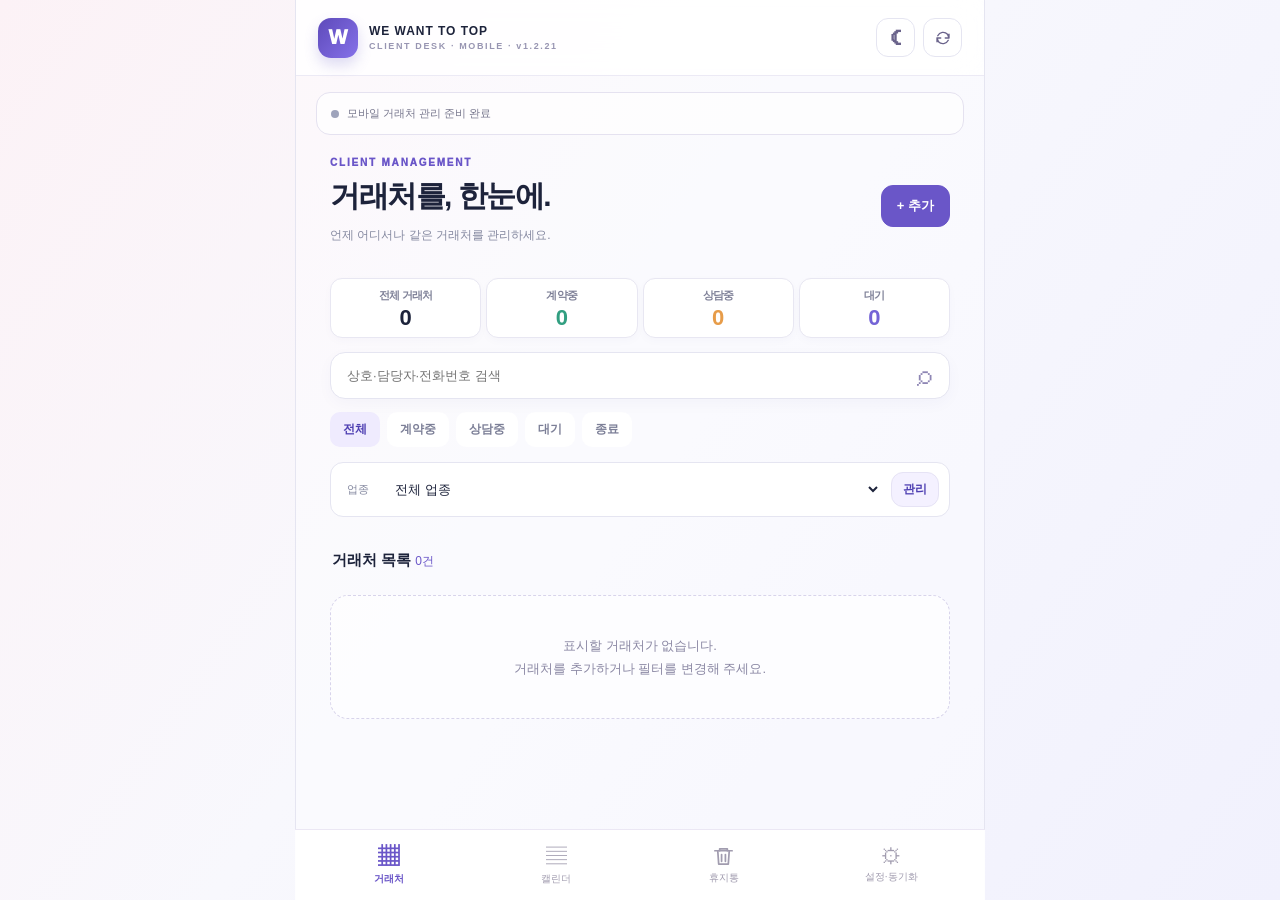
==== commit 27f774a7: "Add files via upload" ====
--- a/index.html
+++ b/index.html
@@ -7,21 +7,22 @@
   <meta name="description" content="위원투탑 Client Desk — PC와 모바일의 거래처 및 일정을 Google 계정으로 연결하세요.">
   <meta name="apple-mobile-web-app-capable" content="yes">
   <meta name="apple-mobile-web-app-status-bar-style" content="default">
-  <link rel="icon" href="./icons/icon-192.png?v=1.2.20">
-  <link rel="apple-touch-icon" href="./icons/icon-192.png?v=1.2.20">
-  <link rel="manifest" href="./manifest.webmanifest?v=1.2.20">
+  <link rel="icon" href="./icons/icon-192.png?v=1.2.21">
+  <link rel="apple-touch-icon" href="./icons/icon-192.png?v=1.2.21">
+  <link rel="manifest" href="./manifest.webmanifest?v=1.2.21">
   <link rel="stylesheet" href="./style.css">
-  <link rel="stylesheet" href="./ui-fix.css?v=1.2.20">
-  <link rel="stylesheet" href="./event-tools.css?v=1.2.20">
-  <link rel="stylesheet" href="./reminder-tools.css?v=1.2.20">
-  <link rel="stylesheet" href="./schedule-types.css?v=1.2.20">
+  <link rel="stylesheet" href="./ui-fix.css?v=1.2.21">
+  <link rel="stylesheet" href="./event-tools.css?v=1.2.21">
+  <link rel="stylesheet" href="./reminder-tools.css?v=1.2.21">
+  <link rel="stylesheet" href="./schedule-types.css?v=1.2.21">
+  <link rel="stylesheet" href="./calendar-quick-sync.css?v=1.2.21">
 
   <title>위원투탑 Client Desk</title>
 </head>
 <body>
 <div class="app-shell">
   <header class="topbar">
-    <div class="top-brand"><div class="logo">W</div><div><div class="brand-name">WE WANT TO TOP</div><small>CLIENT DESK · MOBILE · v1.2.20</small></div></div>
+    <div class="top-brand"><div class="logo">W</div><div><div class="brand-name">WE WANT TO TOP</div><small>CLIENT DESK · MOBILE · v1.2.21</small></div></div>
     <div class="top-actions">
       <button class="round-btn theme-switch" id="themeToggle" aria-label="다크 모드" title="다크 모드">☾</button>
       <button class="round-btn" id="headerSync" title="동기화" aria-label="동기화"><svg viewBox="0 0 24 24"><path d="M20 7v5h-5M4 17v-5h5M5 9a8 8 0 0 1 13-2l2 5M4 12l2 5a8 8 0 0 0 13-2"/></svg></button>
@@ -42,6 +43,16 @@
       <div id="clientList" class="client-list"></div>
     </section>
     <section id="calendarView" class="view" hidden>
+      <div class="cd-calendar-sync-row" aria-label="캘린더 동기화 상태 및 바로 실행">
+        <div class="cd-calendar-status" id="cdCalendarStatus" role="status" aria-live="polite">
+          <span class="cd-calendar-status-dot dot muted" id="cdCalendarStatusDot" aria-hidden="true"></span>
+          <span id="cdCalendarStatusText">동기화 상태 확인 중</span>
+        </div>
+        <button type="button" id="cdCalendarQuickSync" class="cd-calendar-sync-button" title="Google Drive와 캘린더 동기화" aria-label="지금 동기화">
+          <svg viewBox="0 0 24 24" fill="none" stroke="currentColor" stroke-width="2" stroke-linecap="round" stroke-linejoin="round" aria-hidden="true"><path d="M20 7v5h-5M4 17v-5h5M5 9a8 8 0 0 1 13-2l2 5M4 12l2 5a8 8 0 0 0 13-2"/></svg>
+          <span>동기화</span>
+        </button>
+      </div>
       <div class="section-heading"><div><p class="eyebrow">GOOGLE CALENDAR</p><h1>하루의 계획을, 한눈에.</h1><p class="muted small">휴대폰·PC와 같은 Google 일정</p></div><button class="primary-btn" id="addEvent">+ 일정</button></div>
       <div class="cal-controls"><button class="round-btn" id="prevMonth" aria-label="이전 달">‹</button><strong id="monthTitle"></strong><button class="round-btn" id="nextMonth" aria-label="다음 달">›</button><button class="soft-btn" id="todayMonth">오늘</button></div>
       <div id="monthGrid" class="month-grid"></div>
@@ -56,7 +67,7 @@
       <div class="panel"><h2>Google 계정 연결</h2><p class="small muted">Google Cloud에서 발급한 <b>웹 애플리케이션 OAuth 클라이언트 ID</b>가 필요합니다. PC 확장 프로그램용 클라이언트 ID는 사용할 수 없습니다.</p><label class="field-label" for="oauthId">웹 OAuth 클라이언트 ID</label><input id="oauthId" class="text-field" placeholder="123...apps.googleusercontent.com" spellcheck="false" autocapitalize="off"><button id="saveOAuth" class="soft-btn block">클라이언트 ID 저장</button><button id="connectGoogle" class="primary-btn block spaced">Google Drive·캘린더 연결</button><p id="googleInfo" class="muted tiny"></p><p class="muted tiny">유효한 Google 연결은 암호화하여 이 기기에 단시간 보관합니다. 인증 시간이 지나면 일정 버튼을 눌러 다시 연결할 수 있습니다.</p></div>
       <div class="panel"><h2>PC와 거래처 동기화</h2><p class="small muted">PC에서 만든 기존 암호화 파일을 사용합니다. 동일한 Google 계정과 4자리 PIN을 입력하세요.</p><label class="field-label" for="pinCode">PC에서 사용하던 PIN</label><input id="pinCode" class="text-field" type="password" inputmode="numeric" autocomplete="off" maxlength="4" pattern="[0-9]{4}" placeholder="숫자 4자리"><label class="field-label" for="driveFileId">Drive 파일 ID (검색 실패 시 선택 입력)</label><input id="driveFileId" class="text-field" spellcheck="false" autocomplete="off" placeholder="비워두면 기존 파일 이름으로 찾기"><p class="muted tiny">파일을 못 찾더라도 기존 PC 파일을 자동 생성하거나 덮어쓰지 않습니다.</p><label class="remember-row"><input type="checkbox" id="rememberKey"> 이 휴대폰에 암호화 키 기억하기 (다음 실행 시 PIN 생략)</label><button id="connectDrive" class="primary-btn block">기존 PC 자료 연결·가져오기</button><div class="action-grid"><button id="syncNow" class="soft-btn">지금 동기화</button><button id="loadCloud" class="soft-btn">Drive 자료로 복구</button></div><p class="muted tiny" id="lastSynced">동기화 전</p><p class="small warning" id="conflictMessage" hidden>서로 다른 기기에서 수정한 내용이 감지되어 자동 업로드를 중단했습니다. 먼저 JSON을 백업한 후 수동 복구를 선택하세요.</p></div>
       <div class="panel"><h2>로컬 데이터 보호</h2><div class="action-grid"><button id="exportJson" class="soft-btn">JSON 백업</button><button id="importJson" class="soft-btn">JSON 가져오기</button></div><input type="file" accept="application/json,.json" id="importFile" hidden><p class="muted tiny">Google Drive에 연결되지 않아도 이 기기에는 거래처를 저장할 수 있습니다. 같은 휴대폰을 여러 사람이 쓸 경우 기기 잠금을 사용하세요.</p></div>
-      <div class="panel"><h2>앱 업데이트</h2><p class="muted small">웹사이트에 새 버전이 게시되면 설치된 앱에서도 업데이트를 감지합니다.</p><button id="checkUpdate" class="soft-btn block">새 버전 확인</button><p class="muted tiny">현재 앱 버전 <span id="appVersion">1.2.20</span> · 앱을 열 때 최신 버전 확인</p></div>
+      <div class="panel"><h2>앱 업데이트</h2><p class="muted small">웹사이트에 새 버전이 게시되면 설치된 앱에서도 업데이트를 감지합니다.</p><button id="checkUpdate" class="soft-btn block">새 버전 확인</button><p class="muted tiny">현재 앱 버전 <span id="appVersion">1.2.21</span> · 앱을 열 때 최신 버전 확인</p></div>
     </section>
     <section id="trashView" class="view" hidden>
       <div class="section-heading"><div><p class="eyebrow">RECYCLE BIN</p><h1>휴지통</h1><p class="muted small">삭제한 항목은 7일 후 다음 연결 시 자동으로 비워집니다.</p></div></div>
@@ -80,13 +91,14 @@
 <script src="./holidays.js" defer></script>
 <script src="./drive-crypto.js" defer></script>
 <script src="./app.js" defer></script>
-<script src="./ui-fix.js?v=1.2.20" defer></script>
-<script src="./event-tools.js?v=1.2.20" defer></script>
-<script src="./reminder-tools.js?v=1.2.20" defer></script>
+<script src="./ui-fix.js?v=1.2.21" defer></script>
+<script src="./event-tools.js?v=1.2.21" defer></script>
+<script src="./reminder-tools.js?v=1.2.21" defer></script>
 
-<script src="./cd-category-cloud-sync.js?v=1.2.20" defer></script>
-<script src="./schedule-types.js?v=1.2.20" defer></script>
-<script src="./cd-event-color-bridge.js?v=1.2.20" defer></script>
+<script src="./cd-category-cloud-sync.js?v=1.2.21" defer></script>
+<script src="./schedule-types.js?v=1.2.21" defer></script>
+<script src="./cd-event-color-bridge.js?v=1.2.21" defer></script>
+<script src="./calendar-quick-sync.js?v=1.2.21" defer></script>
 <script src="https://accounts.google.com/gsi/client" async defer></script>
 </body>
 </html>
--- a/calendar-quick-sync.css
+++ b/calendar-quick-sync.css
@@ -0,0 +1,13 @@
+/* Client Desk Mobile 1.2.21 - Calendar-only compact sync bar */
+.cd-calendar-sync-row{display:flex;align-items:stretch;gap:9px;margin:0 0 17px;min-width:0;width:100%;box-sizing:border-box}
+.cd-calendar-status{display:flex;flex:1 1 auto;align-items:center;gap:8px;min-width:0;border:1px solid var(--border,#dde0ef);border-radius:13px;background:var(--surface,#f4f3fb);padding:10px 12px;min-height:42px;box-sizing:border-box;font-size:12px;color:var(--ink,#575776)}
+.cd-calendar-status-dot{flex-shrink:0!important;width:8px!important;height:8px!important}
+#cdCalendarStatusText{display:block;overflow:hidden;white-space:nowrap;text-overflow:ellipsis;min-width:0}
+.cd-calendar-sync-button{flex:0 0 auto;display:inline-flex;align-items:center;justify-content:center;gap:6px;padding:0 12px;min-height:42px;border:1px solid #d8cff1;border-radius:13px;background:#efe9fd;color:#604abe;font-weight:700;font-size:12px;box-shadow:0 1px 1px #00000006;cursor:pointer}
+.cd-calendar-sync-button svg{width:17px;height:17px;flex:0 0 17px}
+.cd-calendar-sync-button:active{transform:translateY(1px)}
+.cd-calendar-sync-button:focus-visible{outline:2px solid #765aca;outline-offset:2px}
+body.cd-calendar-visible #statusBar{display:none!important}
+@media(max-width:360px){.cd-calendar-sync-row{gap:7px}.cd-calendar-status{padding:9px}.cd-calendar-sync-button{padding:0 9px}}
+html[data-theme=dark] .cd-calendar-status,body.dark .cd-calendar-status{background:#252a3b;border-color:#393e55;color:#d7d9ed}
+html[data-theme=dark] .cd-calendar-sync-button,body.dark .cd-calendar-sync-button{background:#42375e;border-color:#57477e;color:#e5dafe}
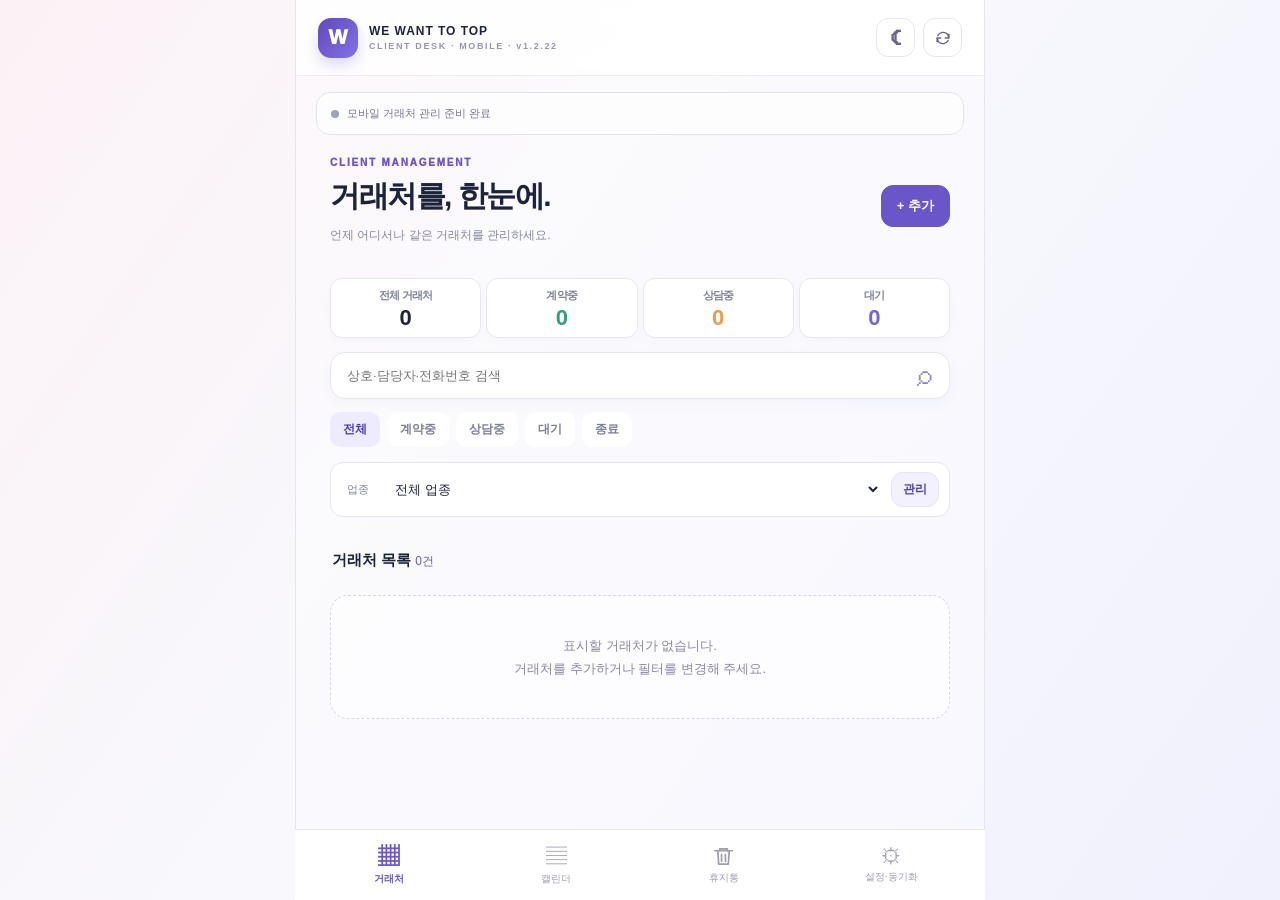
==== commit 145e2bc2: "Add files via upload" ====
--- a/index.html
+++ b/index.html
@@ -7,22 +7,22 @@
   <meta name="description" content="위원투탑 Client Desk — PC와 모바일의 거래처 및 일정을 Google 계정으로 연결하세요.">
   <meta name="apple-mobile-web-app-capable" content="yes">
   <meta name="apple-mobile-web-app-status-bar-style" content="default">
-  <link rel="icon" href="./icons/icon-192.png?v=1.2.21">
-  <link rel="apple-touch-icon" href="./icons/icon-192.png?v=1.2.21">
-  <link rel="manifest" href="./manifest.webmanifest?v=1.2.21">
+  <link rel="icon" href="./icons/icon-192.png?v=1.2.22">
+  <link rel="apple-touch-icon" href="./icons/icon-192.png?v=1.2.22">
+  <link rel="manifest" href="./manifest.webmanifest?v=1.2.22">
   <link rel="stylesheet" href="./style.css">
-  <link rel="stylesheet" href="./ui-fix.css?v=1.2.21">
-  <link rel="stylesheet" href="./event-tools.css?v=1.2.21">
-  <link rel="stylesheet" href="./reminder-tools.css?v=1.2.21">
-  <link rel="stylesheet" href="./schedule-types.css?v=1.2.21">
-  <link rel="stylesheet" href="./calendar-quick-sync.css?v=1.2.21">
+  <link rel="stylesheet" href="./ui-fix.css?v=1.2.22">
+  <link rel="stylesheet" href="./event-tools.css?v=1.2.22">
+  <link rel="stylesheet" href="./reminder-tools.css?v=1.2.22">
+  <link rel="stylesheet" href="./schedule-types.css?v=1.2.22">
+  <link rel="stylesheet" href="./calendar-quick-sync.css?v=1.2.22">
 
   <title>위원투탑 Client Desk</title>
 </head>
 <body>
 <div class="app-shell">
   <header class="topbar">
-    <div class="top-brand"><div class="logo">W</div><div><div class="brand-name">WE WANT TO TOP</div><small>CLIENT DESK · MOBILE · v1.2.21</small></div></div>
+    <div class="top-brand"><div class="logo">W</div><div><div class="brand-name">WE WANT TO TOP</div><small>CLIENT DESK · MOBILE · v1.2.22</small></div></div>
     <div class="top-actions">
       <button class="round-btn theme-switch" id="themeToggle" aria-label="다크 모드" title="다크 모드">☾</button>
       <button class="round-btn" id="headerSync" title="동기화" aria-label="동기화"><svg viewBox="0 0 24 24"><path d="M20 7v5h-5M4 17v-5h5M5 9a8 8 0 0 1 13-2l2 5M4 12l2 5a8 8 0 0 0 13-2"/></svg></button>
@@ -67,7 +67,7 @@
       <div class="panel"><h2>Google 계정 연결</h2><p class="small muted">Google Cloud에서 발급한 <b>웹 애플리케이션 OAuth 클라이언트 ID</b>가 필요합니다. PC 확장 프로그램용 클라이언트 ID는 사용할 수 없습니다.</p><label class="field-label" for="oauthId">웹 OAuth 클라이언트 ID</label><input id="oauthId" class="text-field" placeholder="123...apps.googleusercontent.com" spellcheck="false" autocapitalize="off"><button id="saveOAuth" class="soft-btn block">클라이언트 ID 저장</button><button id="connectGoogle" class="primary-btn block spaced">Google Drive·캘린더 연결</button><p id="googleInfo" class="muted tiny"></p><p class="muted tiny">유효한 Google 연결은 암호화하여 이 기기에 단시간 보관합니다. 인증 시간이 지나면 일정 버튼을 눌러 다시 연결할 수 있습니다.</p></div>
       <div class="panel"><h2>PC와 거래처 동기화</h2><p class="small muted">PC에서 만든 기존 암호화 파일을 사용합니다. 동일한 Google 계정과 4자리 PIN을 입력하세요.</p><label class="field-label" for="pinCode">PC에서 사용하던 PIN</label><input id="pinCode" class="text-field" type="password" inputmode="numeric" autocomplete="off" maxlength="4" pattern="[0-9]{4}" placeholder="숫자 4자리"><label class="field-label" for="driveFileId">Drive 파일 ID (검색 실패 시 선택 입력)</label><input id="driveFileId" class="text-field" spellcheck="false" autocomplete="off" placeholder="비워두면 기존 파일 이름으로 찾기"><p class="muted tiny">파일을 못 찾더라도 기존 PC 파일을 자동 생성하거나 덮어쓰지 않습니다.</p><label class="remember-row"><input type="checkbox" id="rememberKey"> 이 휴대폰에 암호화 키 기억하기 (다음 실행 시 PIN 생략)</label><button id="connectDrive" class="primary-btn block">기존 PC 자료 연결·가져오기</button><div class="action-grid"><button id="syncNow" class="soft-btn">지금 동기화</button><button id="loadCloud" class="soft-btn">Drive 자료로 복구</button></div><p class="muted tiny" id="lastSynced">동기화 전</p><p class="small warning" id="conflictMessage" hidden>서로 다른 기기에서 수정한 내용이 감지되어 자동 업로드를 중단했습니다. 먼저 JSON을 백업한 후 수동 복구를 선택하세요.</p></div>
       <div class="panel"><h2>로컬 데이터 보호</h2><div class="action-grid"><button id="exportJson" class="soft-btn">JSON 백업</button><button id="importJson" class="soft-btn">JSON 가져오기</button></div><input type="file" accept="application/json,.json" id="importFile" hidden><p class="muted tiny">Google Drive에 연결되지 않아도 이 기기에는 거래처를 저장할 수 있습니다. 같은 휴대폰을 여러 사람이 쓸 경우 기기 잠금을 사용하세요.</p></div>
-      <div class="panel"><h2>앱 업데이트</h2><p class="muted small">웹사이트에 새 버전이 게시되면 설치된 앱에서도 업데이트를 감지합니다.</p><button id="checkUpdate" class="soft-btn block">새 버전 확인</button><p class="muted tiny">현재 앱 버전 <span id="appVersion">1.2.21</span> · 앱을 열 때 최신 버전 확인</p></div>
+      <div class="panel"><h2>앱 업데이트</h2><p class="muted small">웹사이트에 새 버전이 게시되면 설치된 앱에서도 업데이트를 감지합니다.</p><button id="checkUpdate" class="soft-btn block">새 버전 확인</button><p class="muted tiny">현재 앱 버전 <span id="appVersion">1.2.22</span> · 앱을 열 때 최신 버전 확인</p></div>
     </section>
     <section id="trashView" class="view" hidden>
       <div class="section-heading"><div><p class="eyebrow">RECYCLE BIN</p><h1>휴지통</h1><p class="muted small">삭제한 항목은 7일 후 다음 연결 시 자동으로 비워집니다.</p></div></div>
@@ -91,14 +91,14 @@
 <script src="./holidays.js" defer></script>
 <script src="./drive-crypto.js" defer></script>
 <script src="./app.js" defer></script>
-<script src="./ui-fix.js?v=1.2.21" defer></script>
-<script src="./event-tools.js?v=1.2.21" defer></script>
-<script src="./reminder-tools.js?v=1.2.21" defer></script>
+<script src="./ui-fix.js?v=1.2.22" defer></script>
+<script src="./event-tools.js?v=1.2.22" defer></script>
+<script src="./reminder-tools.js?v=1.2.22" defer></script>
 
-<script src="./cd-category-cloud-sync.js?v=1.2.21" defer></script>
-<script src="./schedule-types.js?v=1.2.21" defer></script>
-<script src="./cd-event-color-bridge.js?v=1.2.21" defer></script>
-<script src="./calendar-quick-sync.js?v=1.2.21" defer></script>
+<script src="./cd-category-cloud-sync.js?v=1.2.22" defer></script>
+<script src="./schedule-types.js?v=1.2.22" defer></script>
+<script src="./cd-event-color-bridge.js?v=1.2.22" defer></script>
+<script src="./calendar-quick-sync.js?v=1.2.22" defer></script>
 <script src="https://accounts.google.com/gsi/client" async defer></script>
 </body>
 </html>
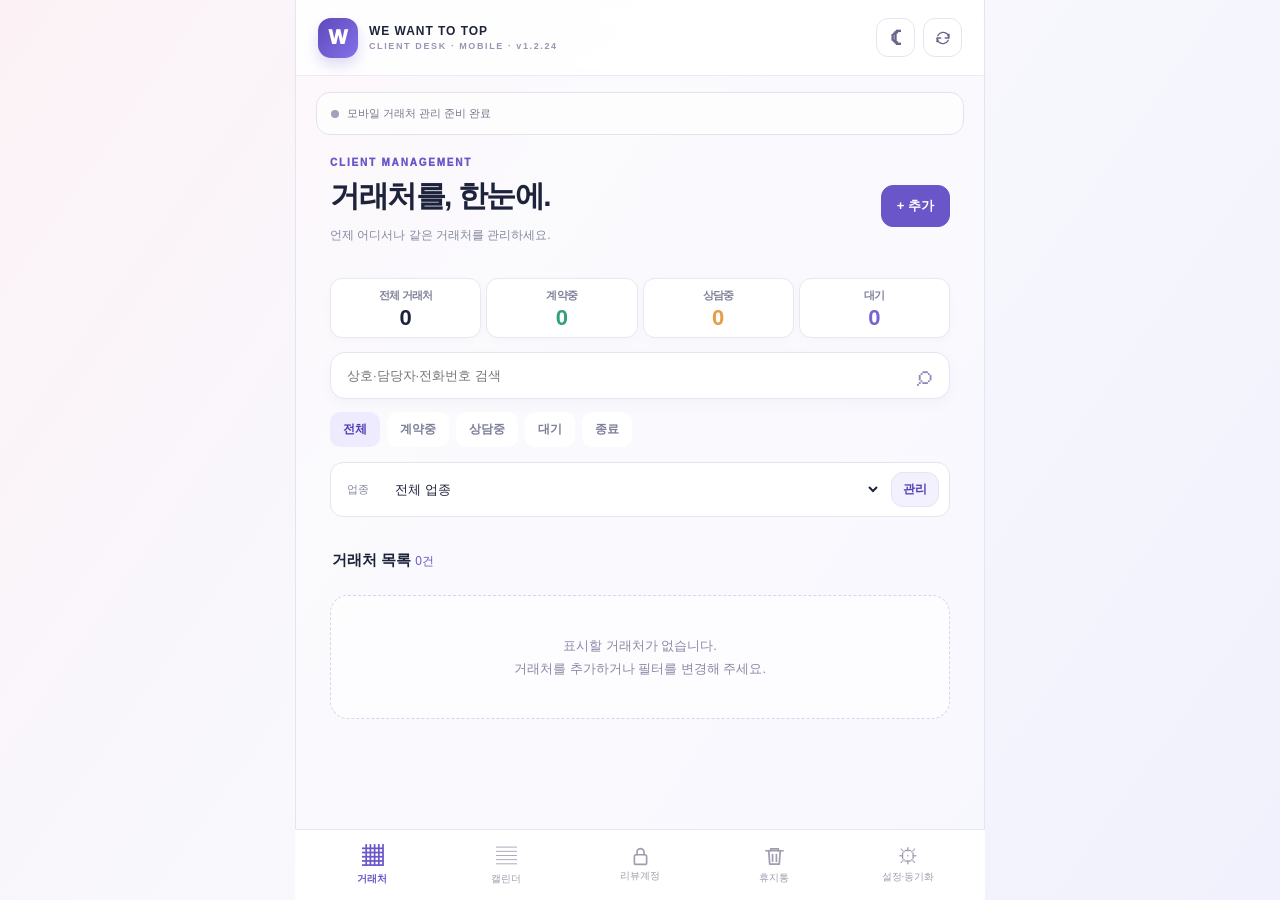
==== commit 133b0d99: "Add files via upload" ====
--- a/index.html
+++ b/index.html
@@ -7,22 +7,24 @@
   <meta name="description" content="위원투탑 Client Desk — PC와 모바일의 거래처 및 일정을 Google 계정으로 연결하세요.">
   <meta name="apple-mobile-web-app-capable" content="yes">
   <meta name="apple-mobile-web-app-status-bar-style" content="default">
-  <link rel="icon" href="./icons/icon-192.png?v=1.2.22">
-  <link rel="apple-touch-icon" href="./icons/icon-192.png?v=1.2.22">
-  <link rel="manifest" href="./manifest.webmanifest?v=1.2.22">
+  <link rel="icon" href="./icons/icon-192.png?v=1.2.24">
+  <link rel="apple-touch-icon" href="./icons/icon-192.png?v=1.2.24">
+  <link rel="manifest" href="./manifest.webmanifest?v=1.2.24">
   <link rel="stylesheet" href="./style.css">
-  <link rel="stylesheet" href="./ui-fix.css?v=1.2.22">
-  <link rel="stylesheet" href="./event-tools.css?v=1.2.22">
-  <link rel="stylesheet" href="./reminder-tools.css?v=1.2.22">
-  <link rel="stylesheet" href="./schedule-types.css?v=1.2.22">
-  <link rel="stylesheet" href="./calendar-quick-sync.css?v=1.2.22">
+  <link rel="stylesheet" href="./ui-fix.css?v=1.2.24">
+  <link rel="stylesheet" href="./event-tools.css?v=1.2.24">
+  <link rel="stylesheet" href="./reminder-tools.css?v=1.2.24">
+  <link rel="stylesheet" href="./schedule-types.css?v=1.2.24">
+  <link rel="stylesheet" href="./calendar-quick-sync.css?v=1.2.24">
 
   <title>위원투탑 Client Desk</title>
+<link rel="stylesheet" href="./review-vault.css?v=1.2.24">
+  <link rel="stylesheet" href="./client-files.css?v=1.2.24">
 </head>
 <body>
 <div class="app-shell">
   <header class="topbar">
-    <div class="top-brand"><div class="logo">W</div><div><div class="brand-name">WE WANT TO TOP</div><small>CLIENT DESK · MOBILE · v1.2.22</small></div></div>
+    <div class="top-brand"><div class="logo">W</div><div><div class="brand-name">WE WANT TO TOP</div><small>CLIENT DESK · MOBILE · v1.2.24</small></div></div>
     <div class="top-actions">
       <button class="round-btn theme-switch" id="themeToggle" aria-label="다크 모드" title="다크 모드">☾</button>
       <button class="round-btn" id="headerSync" title="동기화" aria-label="동기화"><svg viewBox="0 0 24 24"><path d="M20 7v5h-5M4 17v-5h5M5 9a8 8 0 0 1 13-2l2 5M4 12l2 5a8 8 0 0 0 13-2"/></svg></button>
@@ -67,7 +69,7 @@
       <div class="panel"><h2>Google 계정 연결</h2><p class="small muted">Google Cloud에서 발급한 <b>웹 애플리케이션 OAuth 클라이언트 ID</b>가 필요합니다. PC 확장 프로그램용 클라이언트 ID는 사용할 수 없습니다.</p><label class="field-label" for="oauthId">웹 OAuth 클라이언트 ID</label><input id="oauthId" class="text-field" placeholder="123...apps.googleusercontent.com" spellcheck="false" autocapitalize="off"><button id="saveOAuth" class="soft-btn block">클라이언트 ID 저장</button><button id="connectGoogle" class="primary-btn block spaced">Google Drive·캘린더 연결</button><p id="googleInfo" class="muted tiny"></p><p class="muted tiny">유효한 Google 연결은 암호화하여 이 기기에 단시간 보관합니다. 인증 시간이 지나면 일정 버튼을 눌러 다시 연결할 수 있습니다.</p></div>
       <div class="panel"><h2>PC와 거래처 동기화</h2><p class="small muted">PC에서 만든 기존 암호화 파일을 사용합니다. 동일한 Google 계정과 4자리 PIN을 입력하세요.</p><label class="field-label" for="pinCode">PC에서 사용하던 PIN</label><input id="pinCode" class="text-field" type="password" inputmode="numeric" autocomplete="off" maxlength="4" pattern="[0-9]{4}" placeholder="숫자 4자리"><label class="field-label" for="driveFileId">Drive 파일 ID (검색 실패 시 선택 입력)</label><input id="driveFileId" class="text-field" spellcheck="false" autocomplete="off" placeholder="비워두면 기존 파일 이름으로 찾기"><p class="muted tiny">파일을 못 찾더라도 기존 PC 파일을 자동 생성하거나 덮어쓰지 않습니다.</p><label class="remember-row"><input type="checkbox" id="rememberKey"> 이 휴대폰에 암호화 키 기억하기 (다음 실행 시 PIN 생략)</label><button id="connectDrive" class="primary-btn block">기존 PC 자료 연결·가져오기</button><div class="action-grid"><button id="syncNow" class="soft-btn">지금 동기화</button><button id="loadCloud" class="soft-btn">Drive 자료로 복구</button></div><p class="muted tiny" id="lastSynced">동기화 전</p><p class="small warning" id="conflictMessage" hidden>서로 다른 기기에서 수정한 내용이 감지되어 자동 업로드를 중단했습니다. 먼저 JSON을 백업한 후 수동 복구를 선택하세요.</p></div>
       <div class="panel"><h2>로컬 데이터 보호</h2><div class="action-grid"><button id="exportJson" class="soft-btn">JSON 백업</button><button id="importJson" class="soft-btn">JSON 가져오기</button></div><input type="file" accept="application/json,.json" id="importFile" hidden><p class="muted tiny">Google Drive에 연결되지 않아도 이 기기에는 거래처를 저장할 수 있습니다. 같은 휴대폰을 여러 사람이 쓸 경우 기기 잠금을 사용하세요.</p></div>
-      <div class="panel"><h2>앱 업데이트</h2><p class="muted small">웹사이트에 새 버전이 게시되면 설치된 앱에서도 업데이트를 감지합니다.</p><button id="checkUpdate" class="soft-btn block">새 버전 확인</button><p class="muted tiny">현재 앱 버전 <span id="appVersion">1.2.22</span> · 앱을 열 때 최신 버전 확인</p></div>
+      <div class="panel"><h2>앱 업데이트</h2><p class="muted small">웹사이트에 새 버전이 게시되면 설치된 앱에서도 업데이트를 감지합니다.</p><button id="checkUpdate" class="soft-btn block">새 버전 확인</button><p class="muted tiny">현재 앱 버전 <span id="appVersion">1.2.24</span> · 앱을 열 때 최신 버전 확인</p></div>
     </section>
     <section id="trashView" class="view" hidden>
       <div class="section-heading"><div><p class="eyebrow">RECYCLE BIN</p><h1>휴지통</h1><p class="muted small">삭제한 항목은 7일 후 다음 연결 시 자동으로 비워집니다.</p></div></div>
@@ -91,14 +93,16 @@
 <script src="./holidays.js" defer></script>
 <script src="./drive-crypto.js" defer></script>
 <script src="./app.js" defer></script>
-<script src="./ui-fix.js?v=1.2.22" defer></script>
-<script src="./event-tools.js?v=1.2.22" defer></script>
-<script src="./reminder-tools.js?v=1.2.22" defer></script>
+<script src="./ui-fix.js?v=1.2.24" defer></script>
+<script src="./event-tools.js?v=1.2.24" defer></script>
+<script src="./reminder-tools.js?v=1.2.24" defer></script>
 
-<script src="./cd-category-cloud-sync.js?v=1.2.22" defer></script>
-<script src="./schedule-types.js?v=1.2.22" defer></script>
-<script src="./cd-event-color-bridge.js?v=1.2.22" defer></script>
-<script src="./calendar-quick-sync.js?v=1.2.22" defer></script>
+<script src="./cd-category-cloud-sync.js?v=1.2.24" defer></script>
+<script src="./schedule-types.js?v=1.2.24" defer></script>
+<script src="./cd-event-color-bridge.js?v=1.2.24" defer></script>
+<script src="./calendar-quick-sync.js?v=1.2.24" defer></script>
 <script src="https://accounts.google.com/gsi/client" async defer></script>
+<script src="./review-vault.js?v=1.2.24" defer></script>
+  <script src="./client-files.js?v=1.2.24" defer></script>
 </body>
 </html>
--- a/review-vault.css
+++ b/review-vault.css
@@ -0,0 +1,59 @@
+/* Standalone review-credential vault, styles isolated from existing Client Desk forms. */
+.rv-page {padding-bottom:38px;}
+.rv-top{display:flex;align-items:center;justify-content:space-between;gap:12px;flex-wrap:wrap;margin-bottom:15px;}
+.rv-top h1{margin:5px 0;font-size:clamp(21px,4vw,30px);color:var(--text,#26263d)}
+.rv-muted,.rv-privacy{color:var(--muted,#8585a1);font-size:13px;line-height:1.6}
+.rv-tools{display:flex;align-items:center;gap:14px;margin:16px 0;}
+.rv-tools input{flex:1;min-width:0;border:1px solid #dfddee;background:var(--panel,#fff);color:var(--text,#26263d);border-radius:12px;padding:12px 14px;font:inherit;}
+.rv-tools span{white-space:nowrap;color:#7968aa;font-weight:700;}
+.rv-primary,.rv-action,.rv-muted-btn,.rv-danger,.rv-close,.rv-icon-btn{cursor:pointer;border-radius:11px;padding:10px 14px;font:inherit;line-height:1.2;}
+.rv-primary{background:#6955bd;border:1px solid #6955bd;color:white;font-weight:700;}
+.rv-muted-btn{background:#fff;border:1px solid #dfdbee;color:#474562;}
+.rv-danger{background:#fff0f2;color:#c13e56;border:1px solid #edc7ce;margin-right:auto;}
+.rv-list{display:grid;gap:11px;}
+.rv-card{background:var(--panel,#fff);border:1px solid #dfddee;border-radius:18px;padding:14px;box-shadow:0 4px 13px #3330500b;min-width:0;}
+.rv-card-top{display:flex;justify-content:space-between;align-items:center;gap:10px;padding-bottom:8px;}
+.rv-card-top strong{font-size:16px;overflow-wrap:anywhere;}
+.rv-row{display:grid;grid-template-columns:78px minmax(0,1fr) 42px;align-items:center;gap:8px;min-height:42px;border-top:1px solid #efecf6;}
+.rv-label{color:#86849d;font-weight:700;font-size:12px;}
+.rv-value{min-width:0;white-space:nowrap;overflow:hidden;text-overflow:ellipsis;font-size:14px;}
+.rv-action{background:#f5f1ff;border:1px solid #ded5f7;color:#6955ab;padding:7px 12px;}
+.rv-icon-action{font-size:16px;height:34px;padding:5px;}
+.rv-privacy{margin:20px 0 5px;}
+.rv-status{min-height:19px;color:#6654bd;font-size:12px;}
+.rv-error{color:#c13458}
+.rv-empty{text-align:center;padding:30px 12px;background:var(--panel,#fff);border-radius:16px;color:#85849c;border:1px dashed #d2cde2;}
+.rv-dialog{box-sizing:border-box;border:0;border-radius:20px;width:min(94vw,530px);max-height:min(92dvh,750px);padding:0;background:var(--panel,#fff);color:var(--text,#28243d);box-shadow:0 20px 65px #17142344;}
+.rv-dialog::backdrop{background:#10101a85;backdrop-filter:blur(2px)}
+.rv-dialog form{display:flex;flex-direction:column;max-height:min(92dvh,750px);}
+.rv-modal-heading,.rv-actions{display:flex;gap:9px;align-items:center;padding:18px 20px;background:var(--panel,#fff);flex-shrink:0;}
+.rv-modal-heading{justify-content:space-between;border-bottom:1px solid #e9e5f1;}
+.rv-modal-heading h2{font-size:19px;margin:0;}
+.rv-close{border:1px solid #e6e1ed;background:transparent;color:#8478a2;font-size:23px;padding:5px 12px;}
+.rv-body{padding:14px 20px;overflow:auto;display:grid;gap:14px;}
+.rv-body label{font-size:13px;color:#716b85;font-weight:700;display:grid;gap:6px;}
+.rv-body input{width:100%;min-width:0;box-sizing:border-box;background:var(--panel,#fff);color:var(--text,#292339);border:1px solid #ddd9e9;border-radius:10px;padding:11px;font:inherit;font-weight:500;}
+.rv-field-action{display:flex;align-items:center;gap:4px;}
+.rv-field-action input{flex:1;}
+.rv-icon-btn{background:#f1ebfe;color:#6654ae;border:1px solid #d9cdf2;flex-shrink:0;padding:10px;}
+.rv-actions{border-top:1px solid #ece8f4;justify-content:flex-end;}
+.rv-tab>span{font-size:22px;}
+@media (max-width:540px){.bottom-nav .rv-tab span{font-size:20px}.bottom-nav .rv-tab small{font-size:10px;white-space:nowrap}.rv-top .rv-primary{font-size:12px;padding:11px 12px}.rv-row{grid-template-columns:57px minmax(0,1fr) 37px}}
+html[data-theme='dark'] .rv-dialog,html[data-theme='dark'] .rv-card,html[data-theme='dark'] .rv-tools input,html[data-theme='dark'] .rv-modal-heading,html[data-theme='dark'] .rv-actions,html[data-theme='dark'] .rv-body input{background:#252a3b;color:#f2efff;border-color:#4a4a65;}
+html[data-theme='dark'] .rv-row,html[data-theme='dark'] .rv-modal-heading,html[data-theme='dark'] .rv-actions{border-color:#484760;}
+
+.rv-page[hidden]{display:none!important;}
+
+/* Review account order: clear drag handle and inline insertion marker. */
+.rv-card-top .rv-owner{flex:1;min-width:0;overflow-wrap:anywhere;}
+.rv-drag-handle{display:inline-flex;align-items:center;justify-content:center;flex:0 0 36px;height:36px;margin:-3px 1px -3px -4px;padding:0;background:#f7f3ff;border:1px solid #e3dcf1;border-radius:10px;color:#7662b6;cursor:grab;touch-action:none;user-select:none;-webkit-user-select:none;}
+.rv-drag-handle:active{cursor:grabbing;}
+.rv-drag-handle:hover,.rv-drag-handle:focus-visible{background:#eae2ff;border-color:#9987d7;outline:2px solid #b6a6e7;outline-offset:1px;}
+.rv-card.rv-drag-source{opacity:.43;transform:scale(.992);}
+.rv-card.rv-drop-before{box-shadow:0 -4px 0 #7964d2,0 4px 13px #3330500b;}
+.rv-card.rv-drop-after{box-shadow:0 4px 0 #7964d2,0 4px 13px #3330500b;}
+.rv-list.rv-sort-active,.rv-list.rv-sort-active *{user-select:none;-webkit-user-select:none;}
+.rv-tab >span svg,.side-nav .nav-icon svg{display:block;margin:auto;}
+.rv-tab >span svg{width:21px;height:21px;}
+html[data-theme=dark] .rv-drag-handle{background:#34314c;color:#d7caff;border-color:#514869;}
+@media (max-width:540px){.rv-card-top .rv-owner{font-size:15px}.rv-drag-handle{flex-basis:34px;height:34px}}
--- a/client-files.css
+++ b/client-files.css
@@ -0,0 +1,33 @@
+/* Client attachment-folder affordance */
+.cd-client-folder{appearance:none;display:inline-grid!important;place-items:center!important;box-sizing:border-box;flex-shrink:0;width:35px;height:32px;border:1px solid #d9d1ef!important;border-radius:9px!important;background:#f7f3ff!important;color:#6d58ba!important;padding:5px!important;cursor:pointer;vertical-align:middle;}
+.cd-client-folder:hover{background:#eae2ff!important;}
+.client-card-action-stack .cd-client-folder{width:100%;height:28px;}
+.cell-view .cd-client-folder{width:27px;height:27px;margin-right:5px;}
+.cd-files-dialog{border:0;border-radius:19px;padding:0;width:min(94vw,680px);max-height:90dvh;box-shadow:0 24px 70px #08082066;background:#fff;color:#24233d;}
+.cd-files-dialog::backdrop{background:#1614238c;backdrop-filter:blur(2px);}
+.cdf-top{display:flex;align-items:center;justify-content:space-between;gap:12px;padding:20px 22px 15px;border-bottom:1px solid #ebe6f4;}
+.cdf-top small{color:#7766b7;font-size:11px;font-weight:800;letter-spacing:.1em}.cdf-top h2{margin:5px 0 0;font-size:20px;line-height:1.35;overflow-wrap:anywhere;}
+.cdf-close{border:1px solid #e0dbea;border-radius:9px;background:transparent;color:#82789d;cursor:pointer;font-size:23px;width:35px;height:35px;}
+.cdf-scroll{padding:18px 22px 22px;overflow:auto;max-height:calc(90dvh - 85px);}
+.cdf-toolbar{display:flex;justify-content:flex-end;margin-bottom:14px;}.cdf-add{display:flex;align-items:center;gap:7px;background:#6a55c0;color:white;padding:11px 15px;font-weight:700;border-radius:10px;cursor:pointer;}
+.cdf-list{display:grid;gap:10px;}.cdf-empty{padding:22px;border:1px dashed #d8d0e8;text-align:center;border-radius:12px;color:#847b9a;margin:0;}
+.cdf-item{display:flex;align-items:center;gap:10px;justify-content:space-between;border:1px solid #e3dfee;border-radius:12px;padding:11px 12px;min-width:0;}
+.cdf-item-copy{min-width:0;flex:1;display:grid;gap:5px;}.cdf-item-title{font-weight:700;font-size:14px;overflow:hidden;text-overflow:ellipsis;white-space:nowrap;}.cdf-item-copy small{color:#858196;}
+.cdf-item-actions{display:flex;gap:5px;}.cdf-item-btn{border:1px solid #e2ddee;background:#faf8ff;border-radius:8px;padding:7px 9px;cursor:pointer;color:#6855b0;font-size:12px;white-space:nowrap;}.cdf-delete{color:#b23852;background:#fff5f7;}
+.cdf-note{margin:13px 0 5px;color:#817b90;font-size:12px;line-height:1.65;}.cdf-feedback{min-height:18px;color:#6b57b6;font-size:12px;}
+html[data-theme=dark] .cd-files-dialog,html[data-theme=dark] .cdf-item{background:#252a3b;color:#eee8ff;border-color:#45485b;}
+html[data-theme=dark] .cdf-top{border-color:#44465b;}
+@media(max-width:420px){.cdf-item{align-items:flex-start;flex-direction:column}.cdf-item-actions{width:100%;justify-content:flex-end}.cdf-top h2{font-size:17px}}
+/* Exact four-sided outline, no additional start/end stripe from event colour plugins. */
+#dayEvents .event-card .event-actions button.event-done,
+#dayEvents .event-card[data-cd28-colored="1"] .event-actions button.event-done{
+  box-sizing:border-box!important;border-style:solid!important;border-width:1.5px!important;
+  border-color:#9bcbb9!important;border-radius:12px!important;
+  box-shadow:none!important;outline:none!important;background:#e8f7ee!important;
+  color:#26866c!important;background-image:none!important;
+}
+#dayEvents .event-card .event-actions button.event-done::before,
+#dayEvents .event-card .event-actions button.event-done::after{content:none!important;display:none!important;}
+#dayEvents .event-card .event-actions button.event-done[aria-pressed="true"]{
+  border-color:#aab0bd!important;background:#edf0f5!important;color:#5b6377!important;
+}
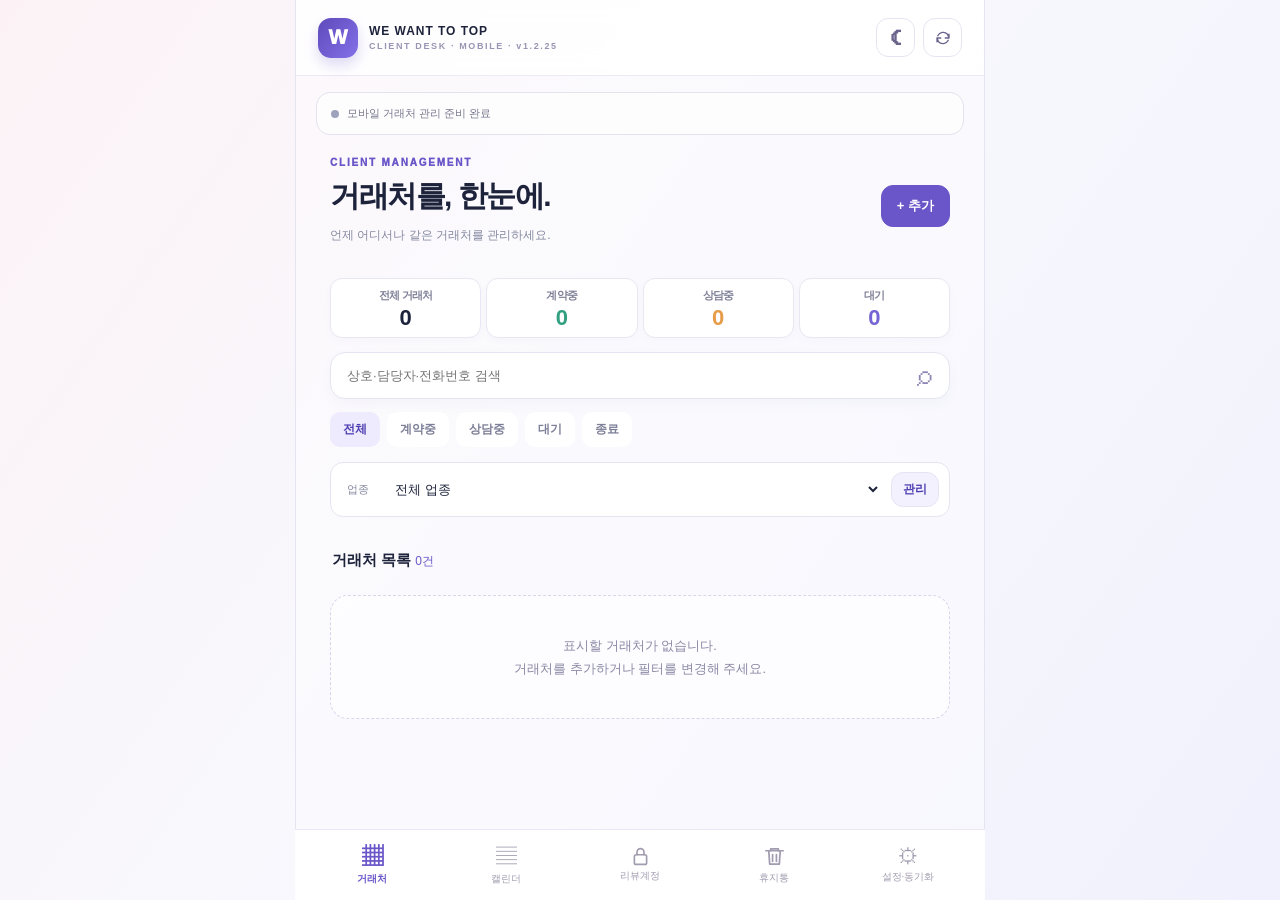
==== commit d006c9c2: "Add files via upload" ====
--- a/index.html
+++ b/index.html
@@ -7,24 +7,24 @@
   <meta name="description" content="위원투탑 Client Desk — PC와 모바일의 거래처 및 일정을 Google 계정으로 연결하세요.">
   <meta name="apple-mobile-web-app-capable" content="yes">
   <meta name="apple-mobile-web-app-status-bar-style" content="default">
-  <link rel="icon" href="./icons/icon-192.png?v=1.2.24">
-  <link rel="apple-touch-icon" href="./icons/icon-192.png?v=1.2.24">
-  <link rel="manifest" href="./manifest.webmanifest?v=1.2.24">
+  <link rel="icon" href="./icons/icon-192.png?v=1.2.25">
+  <link rel="apple-touch-icon" href="./icons/icon-192.png?v=1.2.25">
+  <link rel="manifest" href="./manifest.webmanifest?v=1.2.25">
   <link rel="stylesheet" href="./style.css">
-  <link rel="stylesheet" href="./ui-fix.css?v=1.2.24">
-  <link rel="stylesheet" href="./event-tools.css?v=1.2.24">
-  <link rel="stylesheet" href="./reminder-tools.css?v=1.2.24">
-  <link rel="stylesheet" href="./schedule-types.css?v=1.2.24">
-  <link rel="stylesheet" href="./calendar-quick-sync.css?v=1.2.24">
+  <link rel="stylesheet" href="./ui-fix.css?v=1.2.25">
+  <link rel="stylesheet" href="./event-tools.css?v=1.2.25">
+  <link rel="stylesheet" href="./reminder-tools.css?v=1.2.25">
+  <link rel="stylesheet" href="./schedule-types.css?v=1.2.25">
+  <link rel="stylesheet" href="./calendar-quick-sync.css?v=1.2.25">
 
   <title>위원투탑 Client Desk</title>
-<link rel="stylesheet" href="./review-vault.css?v=1.2.24">
-  <link rel="stylesheet" href="./client-files.css?v=1.2.24">
+<link rel="stylesheet" href="./review-vault.css?v=1.2.25">
+  <link rel="stylesheet" href="./client-files.css?v=1.2.25">
 </head>
 <body>
 <div class="app-shell">
   <header class="topbar">
-    <div class="top-brand"><div class="logo">W</div><div><div class="brand-name">WE WANT TO TOP</div><small>CLIENT DESK · MOBILE · v1.2.24</small></div></div>
+    <div class="top-brand"><div class="logo">W</div><div><div class="brand-name">WE WANT TO TOP</div><small>CLIENT DESK · MOBILE · v1.2.25</small></div></div>
     <div class="top-actions">
       <button class="round-btn theme-switch" id="themeToggle" aria-label="다크 모드" title="다크 모드">☾</button>
       <button class="round-btn" id="headerSync" title="동기화" aria-label="동기화"><svg viewBox="0 0 24 24"><path d="M20 7v5h-5M4 17v-5h5M5 9a8 8 0 0 1 13-2l2 5M4 12l2 5a8 8 0 0 0 13-2"/></svg></button>
@@ -69,7 +69,7 @@
       <div class="panel"><h2>Google 계정 연결</h2><p class="small muted">Google Cloud에서 발급한 <b>웹 애플리케이션 OAuth 클라이언트 ID</b>가 필요합니다. PC 확장 프로그램용 클라이언트 ID는 사용할 수 없습니다.</p><label class="field-label" for="oauthId">웹 OAuth 클라이언트 ID</label><input id="oauthId" class="text-field" placeholder="123...apps.googleusercontent.com" spellcheck="false" autocapitalize="off"><button id="saveOAuth" class="soft-btn block">클라이언트 ID 저장</button><button id="connectGoogle" class="primary-btn block spaced">Google Drive·캘린더 연결</button><p id="googleInfo" class="muted tiny"></p><p class="muted tiny">유효한 Google 연결은 암호화하여 이 기기에 단시간 보관합니다. 인증 시간이 지나면 일정 버튼을 눌러 다시 연결할 수 있습니다.</p></div>
       <div class="panel"><h2>PC와 거래처 동기화</h2><p class="small muted">PC에서 만든 기존 암호화 파일을 사용합니다. 동일한 Google 계정과 4자리 PIN을 입력하세요.</p><label class="field-label" for="pinCode">PC에서 사용하던 PIN</label><input id="pinCode" class="text-field" type="password" inputmode="numeric" autocomplete="off" maxlength="4" pattern="[0-9]{4}" placeholder="숫자 4자리"><label class="field-label" for="driveFileId">Drive 파일 ID (검색 실패 시 선택 입력)</label><input id="driveFileId" class="text-field" spellcheck="false" autocomplete="off" placeholder="비워두면 기존 파일 이름으로 찾기"><p class="muted tiny">파일을 못 찾더라도 기존 PC 파일을 자동 생성하거나 덮어쓰지 않습니다.</p><label class="remember-row"><input type="checkbox" id="rememberKey"> 이 휴대폰에 암호화 키 기억하기 (다음 실행 시 PIN 생략)</label><button id="connectDrive" class="primary-btn block">기존 PC 자료 연결·가져오기</button><div class="action-grid"><button id="syncNow" class="soft-btn">지금 동기화</button><button id="loadCloud" class="soft-btn">Drive 자료로 복구</button></div><p class="muted tiny" id="lastSynced">동기화 전</p><p class="small warning" id="conflictMessage" hidden>서로 다른 기기에서 수정한 내용이 감지되어 자동 업로드를 중단했습니다. 먼저 JSON을 백업한 후 수동 복구를 선택하세요.</p></div>
       <div class="panel"><h2>로컬 데이터 보호</h2><div class="action-grid"><button id="exportJson" class="soft-btn">JSON 백업</button><button id="importJson" class="soft-btn">JSON 가져오기</button></div><input type="file" accept="application/json,.json" id="importFile" hidden><p class="muted tiny">Google Drive에 연결되지 않아도 이 기기에는 거래처를 저장할 수 있습니다. 같은 휴대폰을 여러 사람이 쓸 경우 기기 잠금을 사용하세요.</p></div>
-      <div class="panel"><h2>앱 업데이트</h2><p class="muted small">웹사이트에 새 버전이 게시되면 설치된 앱에서도 업데이트를 감지합니다.</p><button id="checkUpdate" class="soft-btn block">새 버전 확인</button><p class="muted tiny">현재 앱 버전 <span id="appVersion">1.2.24</span> · 앱을 열 때 최신 버전 확인</p></div>
+      <div class="panel"><h2>앱 업데이트</h2><p class="muted small">웹사이트에 새 버전이 게시되면 설치된 앱에서도 업데이트를 감지합니다.</p><button id="checkUpdate" class="soft-btn block">새 버전 확인</button><p class="muted tiny">현재 앱 버전 <span id="appVersion">1.2.25</span> · 앱을 열 때 최신 버전 확인</p></div>
     </section>
     <section id="trashView" class="view" hidden>
       <div class="section-heading"><div><p class="eyebrow">RECYCLE BIN</p><h1>휴지통</h1><p class="muted small">삭제한 항목은 7일 후 다음 연결 시 자동으로 비워집니다.</p></div></div>
@@ -93,16 +93,16 @@
 <script src="./holidays.js" defer></script>
 <script src="./drive-crypto.js" defer></script>
 <script src="./app.js" defer></script>
-<script src="./ui-fix.js?v=1.2.24" defer></script>
-<script src="./event-tools.js?v=1.2.24" defer></script>
-<script src="./reminder-tools.js?v=1.2.24" defer></script>
+<script src="./ui-fix.js?v=1.2.25" defer></script>
+<script src="./event-tools.js?v=1.2.25" defer></script>
+<script src="./reminder-tools.js?v=1.2.25" defer></script>
 
-<script src="./cd-category-cloud-sync.js?v=1.2.24" defer></script>
-<script src="./schedule-types.js?v=1.2.24" defer></script>
-<script src="./cd-event-color-bridge.js?v=1.2.24" defer></script>
-<script src="./calendar-quick-sync.js?v=1.2.24" defer></script>
+<script src="./cd-category-cloud-sync.js?v=1.2.25" defer></script>
+<script src="./schedule-types.js?v=1.2.25" defer></script>
+<script src="./cd-event-color-bridge.js?v=1.2.25" defer></script>
+<script src="./calendar-quick-sync.js?v=1.2.25" defer></script>
 <script src="https://accounts.google.com/gsi/client" async defer></script>
-<script src="./review-vault.js?v=1.2.24" defer></script>
-  <script src="./client-files.js?v=1.2.24" defer></script>
+<script src="./review-vault.js?v=1.2.25" defer></script>
+  <script src="./client-files.js?v=1.2.25" defer></script>
 </body>
 </html>
--- a/review-vault.css
+++ b/review-vault.css
@@ -57,3 +57,5 @@
 .rv-tab >span svg{width:21px;height:21px;}
 html[data-theme=dark] .rv-drag-handle{background:#34314c;color:#d7caff;border-color:#514869;}
 @media (max-width:540px){.rv-card-top .rv-owner{font-size:15px}.rv-drag-handle{flex-basis:34px;height:34px}}
+
+.rv-cloud-actions{display:flex;gap:9px;align-items:center;flex-wrap:wrap;margin:8px 0 14px}.rv-cloud-actions button{white-space:nowrap;padding:9px 13px}.rv-cloud-actions span{font-size:12px;color:var(--muted,#807b94);overflow-wrap:anywhere}.rv-list{margin-top:10px}
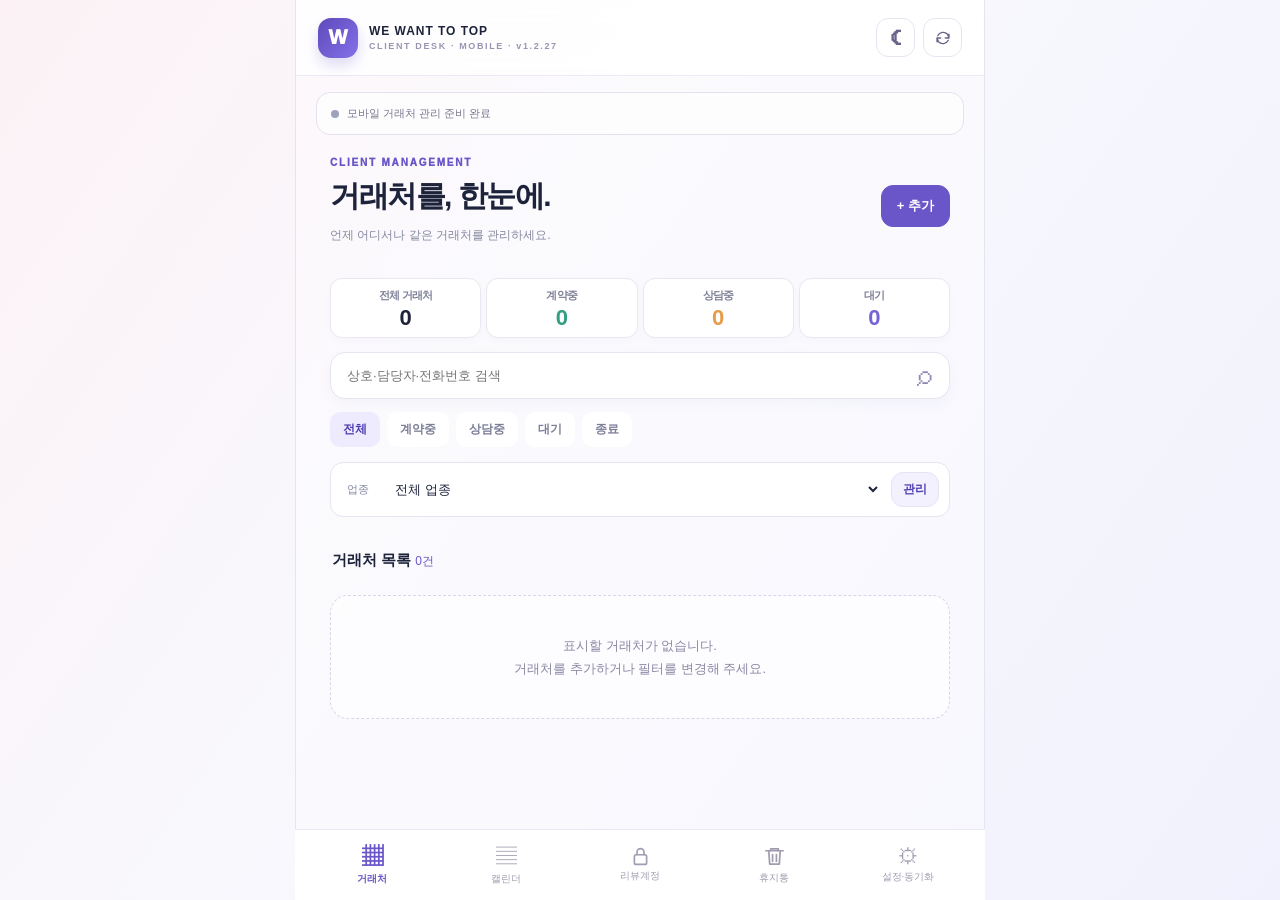
==== commit 5d000e87: "Add files via upload" ====
--- a/index.html
+++ b/index.html
@@ -7,24 +7,24 @@
   <meta name="description" content="위원투탑 Client Desk — PC와 모바일의 거래처 및 일정을 Google 계정으로 연결하세요.">
   <meta name="apple-mobile-web-app-capable" content="yes">
   <meta name="apple-mobile-web-app-status-bar-style" content="default">
-  <link rel="icon" href="./icons/icon-192.png?v=1.2.25">
-  <link rel="apple-touch-icon" href="./icons/icon-192.png?v=1.2.25">
-  <link rel="manifest" href="./manifest.webmanifest?v=1.2.25">
+  <link rel="icon" href="./icons/icon-192.png?v=1.2.27">
+  <link rel="apple-touch-icon" href="./icons/icon-192.png?v=1.2.27">
+  <link rel="manifest" href="./manifest.webmanifest?v=1.2.27">
   <link rel="stylesheet" href="./style.css">
-  <link rel="stylesheet" href="./ui-fix.css?v=1.2.25">
-  <link rel="stylesheet" href="./event-tools.css?v=1.2.25">
-  <link rel="stylesheet" href="./reminder-tools.css?v=1.2.25">
-  <link rel="stylesheet" href="./schedule-types.css?v=1.2.25">
-  <link rel="stylesheet" href="./calendar-quick-sync.css?v=1.2.25">
+  <link rel="stylesheet" href="./ui-fix.css?v=1.2.27">
+  <link rel="stylesheet" href="./event-tools.css?v=1.2.27">
+  <link rel="stylesheet" href="./reminder-tools.css?v=1.2.27">
+  <link rel="stylesheet" href="./schedule-types.css?v=1.2.27">
+  <link rel="stylesheet" href="./calendar-quick-sync.css?v=1.2.27">
 
   <title>위원투탑 Client Desk</title>
-<link rel="stylesheet" href="./review-vault.css?v=1.2.25">
-  <link rel="stylesheet" href="./client-files.css?v=1.2.25">
+<link rel="stylesheet" href="./review-vault.css?v=1.2.27">
+  <link rel="stylesheet" href="./client-files.css?v=1.2.27">
 </head>
 <body>
 <div class="app-shell">
   <header class="topbar">
-    <div class="top-brand"><div class="logo">W</div><div><div class="brand-name">WE WANT TO TOP</div><small>CLIENT DESK · MOBILE · v1.2.25</small></div></div>
+    <div class="top-brand"><div class="logo">W</div><div><div class="brand-name">WE WANT TO TOP</div><small>CLIENT DESK · MOBILE · v1.2.27</small></div></div>
     <div class="top-actions">
       <button class="round-btn theme-switch" id="themeToggle" aria-label="다크 모드" title="다크 모드">☾</button>
       <button class="round-btn" id="headerSync" title="동기화" aria-label="동기화"><svg viewBox="0 0 24 24"><path d="M20 7v5h-5M4 17v-5h5M5 9a8 8 0 0 1 13-2l2 5M4 12l2 5a8 8 0 0 0 13-2"/></svg></button>
@@ -69,7 +69,7 @@
       <div class="panel"><h2>Google 계정 연결</h2><p class="small muted">Google Cloud에서 발급한 <b>웹 애플리케이션 OAuth 클라이언트 ID</b>가 필요합니다. PC 확장 프로그램용 클라이언트 ID는 사용할 수 없습니다.</p><label class="field-label" for="oauthId">웹 OAuth 클라이언트 ID</label><input id="oauthId" class="text-field" placeholder="123...apps.googleusercontent.com" spellcheck="false" autocapitalize="off"><button id="saveOAuth" class="soft-btn block">클라이언트 ID 저장</button><button id="connectGoogle" class="primary-btn block spaced">Google Drive·캘린더 연결</button><p id="googleInfo" class="muted tiny"></p><p class="muted tiny">유효한 Google 연결은 암호화하여 이 기기에 단시간 보관합니다. 인증 시간이 지나면 일정 버튼을 눌러 다시 연결할 수 있습니다.</p></div>
       <div class="panel"><h2>PC와 거래처 동기화</h2><p class="small muted">PC에서 만든 기존 암호화 파일을 사용합니다. 동일한 Google 계정과 4자리 PIN을 입력하세요.</p><label class="field-label" for="pinCode">PC에서 사용하던 PIN</label><input id="pinCode" class="text-field" type="password" inputmode="numeric" autocomplete="off" maxlength="4" pattern="[0-9]{4}" placeholder="숫자 4자리"><label class="field-label" for="driveFileId">Drive 파일 ID (검색 실패 시 선택 입력)</label><input id="driveFileId" class="text-field" spellcheck="false" autocomplete="off" placeholder="비워두면 기존 파일 이름으로 찾기"><p class="muted tiny">파일을 못 찾더라도 기존 PC 파일을 자동 생성하거나 덮어쓰지 않습니다.</p><label class="remember-row"><input type="checkbox" id="rememberKey"> 이 휴대폰에 암호화 키 기억하기 (다음 실행 시 PIN 생략)</label><button id="connectDrive" class="primary-btn block">기존 PC 자료 연결·가져오기</button><div class="action-grid"><button id="syncNow" class="soft-btn">지금 동기화</button><button id="loadCloud" class="soft-btn">Drive 자료로 복구</button></div><p class="muted tiny" id="lastSynced">동기화 전</p><p class="small warning" id="conflictMessage" hidden>서로 다른 기기에서 수정한 내용이 감지되어 자동 업로드를 중단했습니다. 먼저 JSON을 백업한 후 수동 복구를 선택하세요.</p></div>
       <div class="panel"><h2>로컬 데이터 보호</h2><div class="action-grid"><button id="exportJson" class="soft-btn">JSON 백업</button><button id="importJson" class="soft-btn">JSON 가져오기</button></div><input type="file" accept="application/json,.json" id="importFile" hidden><p class="muted tiny">Google Drive에 연결되지 않아도 이 기기에는 거래처를 저장할 수 있습니다. 같은 휴대폰을 여러 사람이 쓸 경우 기기 잠금을 사용하세요.</p></div>
-      <div class="panel"><h2>앱 업데이트</h2><p class="muted small">웹사이트에 새 버전이 게시되면 설치된 앱에서도 업데이트를 감지합니다.</p><button id="checkUpdate" class="soft-btn block">새 버전 확인</button><p class="muted tiny">현재 앱 버전 <span id="appVersion">1.2.25</span> · 앱을 열 때 최신 버전 확인</p></div>
+      <div class="panel"><h2>앱 업데이트</h2><p class="muted small">웹사이트에 새 버전이 게시되면 설치된 앱에서도 업데이트를 감지합니다.</p><button id="checkUpdate" class="soft-btn block">새 버전 확인</button><p class="muted tiny">현재 앱 버전 <span id="appVersion">1.2.27</span> · 앱을 열 때 최신 버전 확인</p></div>
     </section>
     <section id="trashView" class="view" hidden>
       <div class="section-heading"><div><p class="eyebrow">RECYCLE BIN</p><h1>휴지통</h1><p class="muted small">삭제한 항목은 7일 후 다음 연결 시 자동으로 비워집니다.</p></div></div>
@@ -93,16 +93,16 @@
 <script src="./holidays.js" defer></script>
 <script src="./drive-crypto.js" defer></script>
 <script src="./app.js" defer></script>
-<script src="./ui-fix.js?v=1.2.25" defer></script>
-<script src="./event-tools.js?v=1.2.25" defer></script>
-<script src="./reminder-tools.js?v=1.2.25" defer></script>
+<script src="./ui-fix.js?v=1.2.27" defer></script>
+<script src="./event-tools.js?v=1.2.27" defer></script>
+<script src="./reminder-tools.js?v=1.2.27" defer></script>
 
-<script src="./cd-category-cloud-sync.js?v=1.2.25" defer></script>
-<script src="./schedule-types.js?v=1.2.25" defer></script>
-<script src="./cd-event-color-bridge.js?v=1.2.25" defer></script>
-<script src="./calendar-quick-sync.js?v=1.2.25" defer></script>
+<script src="./cd-category-cloud-sync.js?v=1.2.27" defer></script>
+<script src="./schedule-types.js?v=1.2.27" defer></script>
+<script src="./cd-event-color-bridge.js?v=1.2.27" defer></script>
+<script src="./calendar-quick-sync.js?v=1.2.27" defer></script>
 <script src="https://accounts.google.com/gsi/client" async defer></script>
-<script src="./review-vault.js?v=1.2.25" defer></script>
-  <script src="./client-files.js?v=1.2.25" defer></script>
+<script src="./review-vault.js?v=1.2.27" defer></script>
+  <script src="./client-files.js?v=1.2.27" defer></script>
 </body>
 </html>
--- a/review-vault.css
+++ b/review-vault.css
@@ -59,3 +59,22 @@
 @media (max-width:540px){.rv-card-top .rv-owner{font-size:15px}.rv-drag-handle{flex-basis:34px;height:34px}}
 
 .rv-cloud-actions{display:flex;gap:9px;align-items:center;flex-wrap:wrap;margin:8px 0 14px}.rv-cloud-actions button{white-space:nowrap;padding:9px 13px}.rv-cloud-actions span{font-size:12px;color:var(--muted,#807b94);overflow-wrap:anywhere}.rv-list{margin-top:10px}
+
+/* v1.2.26: Google connect and manual sync inside review account management. */
+.rv-cloud-actions{display:flex;flex-direction:column;align-items:stretch;gap:8px;padding:12px;border:1px solid var(--border,#ddd8eb);border-radius:14px;background:var(--panel,#faf9ff)}
+.rv-cloud-buttons{display:flex;align-items:stretch;gap:8px;flex-wrap:wrap}
+.rv-cloud-buttons button{min-width:0;flex:1 1 145px;min-height:40px;white-space:normal;text-align:center}
+.rv-cloud-actions #rvCloudInfo{font-size:12px;line-height:1.5}
+.rv-google-state{font-size:12px;color:var(--muted,#807b94)}
+.rv-google-state.connected{color:#23866c}
+@media(max-width:380px){.rv-cloud-buttons{gap:6px}.rv-cloud-buttons button{flex-basis:130px;padding-inline:9px}}
+
+/* v1.2.27: native Client Desk copy pictogram, privacy reveal to its left. */
+.rv-row{grid-template-columns:78px minmax(0,1fr) 36px 36px;gap:6px}
+.rv-row .rv-icon-action{display:inline-flex;align-items:center;justify-content:center;width:36px;height:36px;min-width:36px;min-height:36px;padding:0;box-sizing:border-box;background:#ece7ff;color:#5949b6;border:1px solid #dfd7ff;border-radius:9px;line-height:1;touch-action:manipulation}
+.rv-row .rv-icon-action svg,.rv-field-action .rv-icon-btn svg{display:block;width:16px;height:16px;flex:none}
+.rv-row .rv-icon-action:focus-visible{outline:2px solid #8369da;outline-offset:2px}
+.rv-row .rv-icon-action:active{transform:scale(.97)}
+.rv-field-action .rv-icon-btn{display:inline-flex;align-items:center;justify-content:center;min-width:39px;min-height:39px;padding:9px}
+html[data-theme='dark'] .rv-row .rv-icon-action{background:#49416a;color:#e6dcff;border-color:#6b5c96}
+@media(max-width:540px){.rv-row{grid-template-columns:54px minmax(0,1fr) 34px 34px;gap:5px}.rv-row .rv-icon-action{width:34px;height:34px;min-width:34px;min-height:34px}.rv-label{font-size:11px}.rv-value{font-size:13px}}
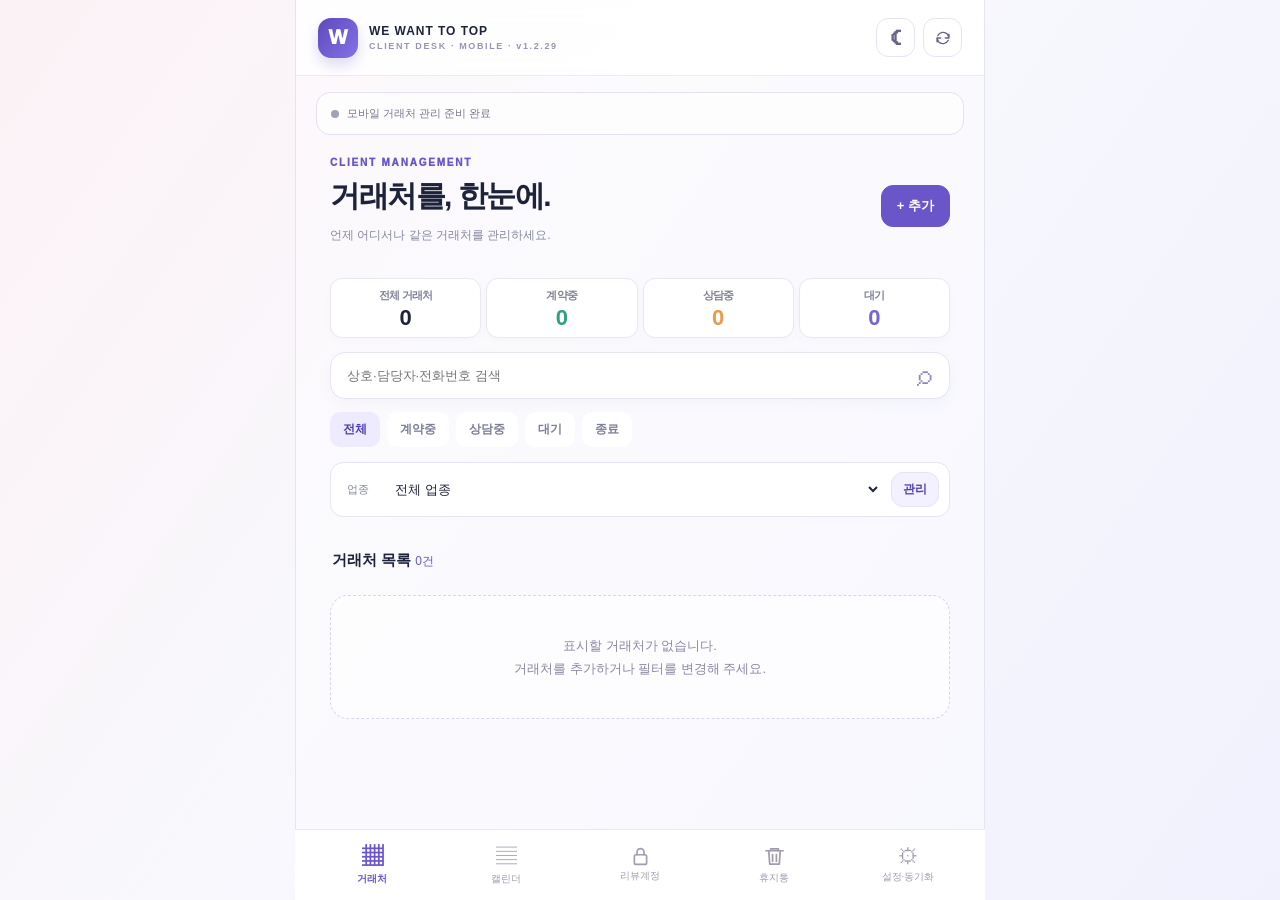
==== commit 6ba86786: "Add files via upload" ====
--- a/index.html
+++ b/index.html
@@ -7,24 +7,24 @@
   <meta name="description" content="위원투탑 Client Desk — PC와 모바일의 거래처 및 일정을 Google 계정으로 연결하세요.">
   <meta name="apple-mobile-web-app-capable" content="yes">
   <meta name="apple-mobile-web-app-status-bar-style" content="default">
-  <link rel="icon" href="./icons/icon-192.png?v=1.2.27">
-  <link rel="apple-touch-icon" href="./icons/icon-192.png?v=1.2.27">
-  <link rel="manifest" href="./manifest.webmanifest?v=1.2.27">
+  <link rel="icon" href="./icons/icon-192.png?v=1.2.28">
+  <link rel="apple-touch-icon" href="./icons/icon-192.png?v=1.2.28">
+  <link rel="manifest" href="./manifest.webmanifest?v=1.2.28">
   <link rel="stylesheet" href="./style.css">
-  <link rel="stylesheet" href="./ui-fix.css?v=1.2.27">
-  <link rel="stylesheet" href="./event-tools.css?v=1.2.27">
-  <link rel="stylesheet" href="./reminder-tools.css?v=1.2.27">
-  <link rel="stylesheet" href="./schedule-types.css?v=1.2.27">
-  <link rel="stylesheet" href="./calendar-quick-sync.css?v=1.2.27">
+  <link rel="stylesheet" href="./ui-fix.css?v=1.2.28">
+  <link rel="stylesheet" href="./event-tools.css?v=1.2.28">
+  <link rel="stylesheet" href="./reminder-tools.css?v=1.2.28">
+  <link rel="stylesheet" href="./schedule-types.css?v=1.2.29">
+  <link rel="stylesheet" href="./calendar-quick-sync.css?v=1.2.28">
 
   <title>위원투탑 Client Desk</title>
-<link rel="stylesheet" href="./review-vault.css?v=1.2.27">
-  <link rel="stylesheet" href="./client-files.css?v=1.2.27">
+<link rel="stylesheet" href="./review-vault.css?v=1.2.28">
+  <link rel="stylesheet" href="./client-files.css?v=1.2.28">
 </head>
 <body>
 <div class="app-shell">
   <header class="topbar">
-    <div class="top-brand"><div class="logo">W</div><div><div class="brand-name">WE WANT TO TOP</div><small>CLIENT DESK · MOBILE · v1.2.27</small></div></div>
+    <div class="top-brand"><div class="logo">W</div><div><div class="brand-name">WE WANT TO TOP</div><small>CLIENT DESK · MOBILE · v1.2.29</small></div></div>
     <div class="top-actions">
       <button class="round-btn theme-switch" id="themeToggle" aria-label="다크 모드" title="다크 모드">☾</button>
       <button class="round-btn" id="headerSync" title="동기화" aria-label="동기화"><svg viewBox="0 0 24 24"><path d="M20 7v5h-5M4 17v-5h5M5 9a8 8 0 0 1 13-2l2 5M4 12l2 5a8 8 0 0 0 13-2"/></svg></button>
@@ -69,7 +69,7 @@
       <div class="panel"><h2>Google 계정 연결</h2><p class="small muted">Google Cloud에서 발급한 <b>웹 애플리케이션 OAuth 클라이언트 ID</b>가 필요합니다. PC 확장 프로그램용 클라이언트 ID는 사용할 수 없습니다.</p><label class="field-label" for="oauthId">웹 OAuth 클라이언트 ID</label><input id="oauthId" class="text-field" placeholder="123...apps.googleusercontent.com" spellcheck="false" autocapitalize="off"><button id="saveOAuth" class="soft-btn block">클라이언트 ID 저장</button><button id="connectGoogle" class="primary-btn block spaced">Google Drive·캘린더 연결</button><p id="googleInfo" class="muted tiny"></p><p class="muted tiny">유효한 Google 연결은 암호화하여 이 기기에 단시간 보관합니다. 인증 시간이 지나면 일정 버튼을 눌러 다시 연결할 수 있습니다.</p></div>
       <div class="panel"><h2>PC와 거래처 동기화</h2><p class="small muted">PC에서 만든 기존 암호화 파일을 사용합니다. 동일한 Google 계정과 4자리 PIN을 입력하세요.</p><label class="field-label" for="pinCode">PC에서 사용하던 PIN</label><input id="pinCode" class="text-field" type="password" inputmode="numeric" autocomplete="off" maxlength="4" pattern="[0-9]{4}" placeholder="숫자 4자리"><label class="field-label" for="driveFileId">Drive 파일 ID (검색 실패 시 선택 입력)</label><input id="driveFileId" class="text-field" spellcheck="false" autocomplete="off" placeholder="비워두면 기존 파일 이름으로 찾기"><p class="muted tiny">파일을 못 찾더라도 기존 PC 파일을 자동 생성하거나 덮어쓰지 않습니다.</p><label class="remember-row"><input type="checkbox" id="rememberKey"> 이 휴대폰에 암호화 키 기억하기 (다음 실행 시 PIN 생략)</label><button id="connectDrive" class="primary-btn block">기존 PC 자료 연결·가져오기</button><div class="action-grid"><button id="syncNow" class="soft-btn">지금 동기화</button><button id="loadCloud" class="soft-btn">Drive 자료로 복구</button></div><p class="muted tiny" id="lastSynced">동기화 전</p><p class="small warning" id="conflictMessage" hidden>서로 다른 기기에서 수정한 내용이 감지되어 자동 업로드를 중단했습니다. 먼저 JSON을 백업한 후 수동 복구를 선택하세요.</p></div>
       <div class="panel"><h2>로컬 데이터 보호</h2><div class="action-grid"><button id="exportJson" class="soft-btn">JSON 백업</button><button id="importJson" class="soft-btn">JSON 가져오기</button></div><input type="file" accept="application/json,.json" id="importFile" hidden><p class="muted tiny">Google Drive에 연결되지 않아도 이 기기에는 거래처를 저장할 수 있습니다. 같은 휴대폰을 여러 사람이 쓸 경우 기기 잠금을 사용하세요.</p></div>
-      <div class="panel"><h2>앱 업데이트</h2><p class="muted small">웹사이트에 새 버전이 게시되면 설치된 앱에서도 업데이트를 감지합니다.</p><button id="checkUpdate" class="soft-btn block">새 버전 확인</button><p class="muted tiny">현재 앱 버전 <span id="appVersion">1.2.27</span> · 앱을 열 때 최신 버전 확인</p></div>
+      <div class="panel"><h2>앱 업데이트</h2><p class="muted small">웹사이트에 새 버전이 게시되면 설치된 앱에서도 업데이트를 감지합니다.</p><button id="checkUpdate" class="soft-btn block">새 버전 확인</button><p class="muted tiny">현재 앱 버전 <span id="appVersion">1.2.29</span> · 앱을 열 때 최신 버전 확인</p></div>
     </section>
     <section id="trashView" class="view" hidden>
       <div class="section-heading"><div><p class="eyebrow">RECYCLE BIN</p><h1>휴지통</h1><p class="muted small">삭제한 항목은 7일 후 다음 연결 시 자동으로 비워집니다.</p></div></div>
@@ -93,16 +93,16 @@
 <script src="./holidays.js" defer></script>
 <script src="./drive-crypto.js" defer></script>
 <script src="./app.js" defer></script>
-<script src="./ui-fix.js?v=1.2.27" defer></script>
-<script src="./event-tools.js?v=1.2.27" defer></script>
-<script src="./reminder-tools.js?v=1.2.27" defer></script>
+<script src="./ui-fix.js?v=1.2.29" defer></script>
+<script src="./event-tools.js?v=1.2.28" defer></script>
+<script src="./reminder-tools.js?v=1.2.28" defer></script>
 
-<script src="./cd-category-cloud-sync.js?v=1.2.27" defer></script>
-<script src="./schedule-types.js?v=1.2.27" defer></script>
-<script src="./cd-event-color-bridge.js?v=1.2.27" defer></script>
-<script src="./calendar-quick-sync.js?v=1.2.27" defer></script>
+<script src="./cd-category-cloud-sync.js?v=1.2.28" defer></script>
+<script src="./schedule-types.js?v=1.2.28" defer></script>
+<script src="./cd-event-color-bridge.js?v=1.2.28" defer></script>
+<script src="./calendar-quick-sync.js?v=1.2.28" defer></script>
 <script src="https://accounts.google.com/gsi/client" async defer></script>
-<script src="./review-vault.js?v=1.2.27" defer></script>
-  <script src="./client-files.js?v=1.2.27" defer></script>
+<script src="./review-vault.js?v=1.2.28" defer></script>
+  <script src="./client-files.js?v=1.2.28" defer></script>
 </body>
 </html>
--- a/schedule-types.css
+++ b/schedule-types.css
@@ -146,3 +146,12 @@
 .cd-type-row .cd-type-drag{flex:0 0 30px;touch-action:none;cursor:grab;border:0;background:transparent;color:#8b80a6;font-size:19px;line-height:1;padding:4px 2px;user-select:none;}
 .cd-type-row.cd-type-dragging{opacity:.55;outline:2px dashed #8171d4;outline-offset:2px;}
 @media(max-width:520px){.cd-type-row{grid-template-columns:27px 14px minmax(0,1fr) 45px 40px 30px!important;gap:5px!important;}.cd-type-row .cd-type-drag{width:26px;min-width:0;}}
+
+/* v1.2.29: completion action matches all four sides of its own event card.
+   The palette bridge sets these variables per card, so blue/purple/custom
+   colours update automatically without changing event completion behaviour. */
+#dayEvents .event-card[data-cd28-colored="1"] button.cd29-event-complete{
+  border:2px solid color-mix(in srgb,var(--cd-event-fg) 65%,var(--cd-event-bg))!important;
+  box-shadow:none!important;
+  outline:0!important;
+}
--- a/review-vault.css
+++ b/review-vault.css
@@ -78,3 +78,18 @@
 .rv-field-action .rv-icon-btn{display:inline-flex;align-items:center;justify-content:center;min-width:39px;min-height:39px;padding:9px}
 html[data-theme='dark'] .rv-row .rv-icon-action{background:#49416a;color:#e6dcff;border-color:#6b5c96}
 @media(max-width:540px){.rv-row{grid-template-columns:54px minmax(0,1fr) 34px 34px;gap:5px}.rv-row .rv-icon-action{width:34px;height:34px;min-width:34px;min-height:34px}.rv-label{font-size:11px}.rv-value{font-size:13px}}
+
+/* v1.2.28 — compact review header and Google connection toolbar (mobile only). */
+#reviewView .rv-top-mobile{display:block;margin-bottom:12px;}
+#reviewView .rv-top-mobile>div{width:100%;min-width:0;}
+#reviewView .rv-title-line{display:flex;align-items:center;justify-content:space-between;gap:10px;min-width:0;}
+#reviewView .rv-title-line h1{margin:4px 0 5px;font-size:clamp(19px,5vw,27px);line-height:1.25;white-space:nowrap;}
+#reviewView .rv-title-line #rvAdd{flex:0 0 auto;padding:8px 10px;min-height:34px;font-size:12px;line-height:1.1;white-space:nowrap;border-radius:10px;}
+#reviewView .rv-top-mobile .rv-tools{display:flex;width:100%;margin:10px 0 0;gap:10px;align-items:center;}
+#reviewView .rv-top-mobile .rv-tools input{width:0;min-width:0;flex:1 1 0;padding:9px 12px;min-height:38px;box-sizing:border-box;}
+#reviewView .rv-top-mobile .rv-tools #rvCount{flex:0 0 auto;font-size:12px;}
+#reviewView .rv-cloud-actions{padding:8px 10px;gap:4px;margin:8px 0 10px;}
+#reviewView .rv-cloud-buttons{gap:7px;flex-wrap:nowrap;}
+#reviewView .rv-cloud-buttons button{box-sizing:border-box;min-width:0;min-height:32px;height:32px;flex:1 1 50%;padding:0 7px;font-size:11px;line-height:1.1;white-space:nowrap;border-radius:9px;}
+#reviewView .rv-cloud-actions .rv-google-state,#reviewView .rv-cloud-actions #rvCloudInfo{font-size:11px;line-height:1.3;}
+@media(max-width:350px){#reviewView .rv-title-line h1{font-size:19px}#reviewView .rv-title-line #rvAdd{padding-inline:7px;font-size:11px}#reviewView .rv-cloud-buttons button{font-size:10px}}
